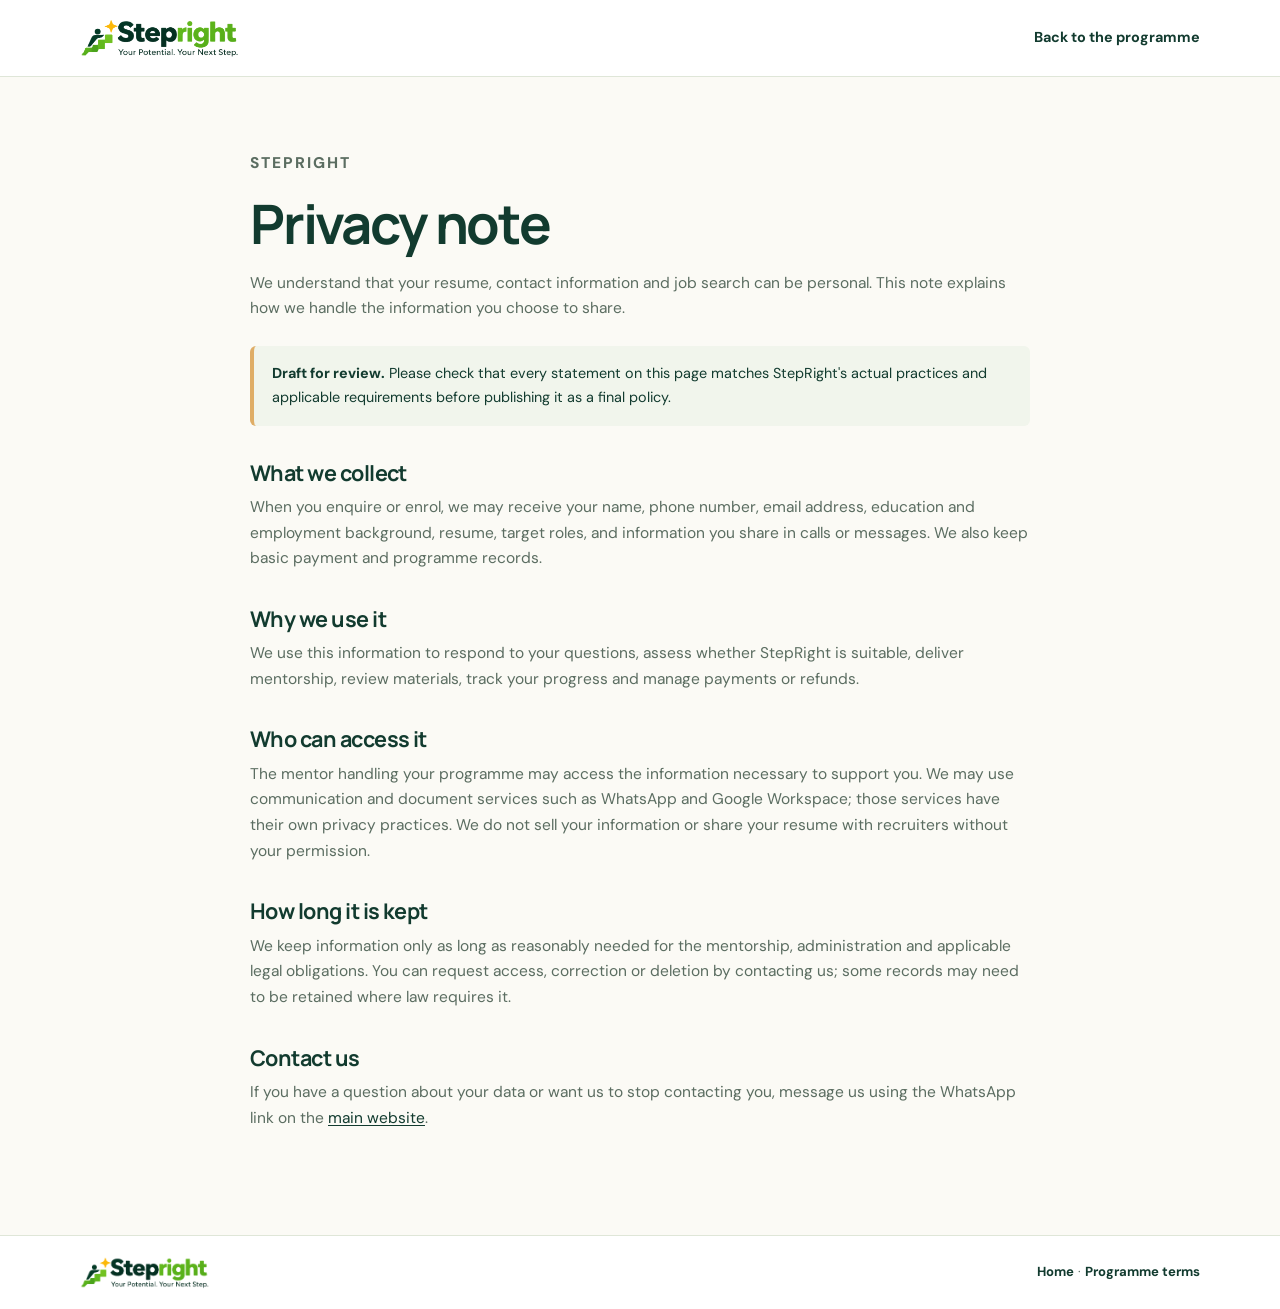
==== privacy.html @ a7f0cdbb "Add draft privacy note and programme terms for StepRight mentorship - Created privacy.html detailing" ====
<!doctype html>
<html lang="en-IN">
<head>
  <meta charset="utf-8">
  <meta name="viewport" content="width=device-width, initial-scale=1">
  <meta name="description" content="Draft privacy note about information shared for StepRight career mentorship.">
  <meta name="theme-color" content="#123b2f">
  <title>Privacy | StepRight</title>
  <link rel="preconnect" href="https://fonts.googleapis.com">
  <link rel="preconnect" href="https://fonts.gstatic.com" crossorigin>
  <link href="https://fonts.googleapis.com/css2?family=DM+Sans:wght@400;500;600;700&family=Manrope:wght@400;500;600;700;800&display=swap" rel="stylesheet">
  <link rel="stylesheet" href="style.css">
</head>
<body>
  <header class="policy-header">
    <div class="container policy-header-inner">
      <a href="index.html" aria-label="StepRight home"><img src="assets/stepright-logo-2.png" alt="StepRight — Your Potential. Your Next Step."></a>
      <a class="policy-home-link" href="index.html">Back to the programme</a>
    </div>
  </header>
  <main class="policy-content">
    <p class="section-kicker">StepRight</p>
    <h1>Privacy note</h1>
    <p>We understand that your resume, contact information and job search can be personal. This note explains how we handle the information you choose to share.</p>
    <div class="draft-notice" role="note"><strong>Draft for review.</strong> Please check that every statement on this page matches StepRight's actual practices and applicable requirements before publishing it as a final policy.</div>

    <section aria-labelledby="privacy-collect">
      <h2 id="privacy-collect">What we collect</h2>
      <p>When you enquire or enrol, we may receive your name, phone number, email address, education and employment background, resume, target roles, and information you share in calls or messages. We also keep basic payment and programme records.</p>
    </section>
    <section aria-labelledby="privacy-use">
      <h2 id="privacy-use">Why we use it</h2>
      <p>We use this information to respond to your questions, assess whether StepRight is suitable, deliver mentorship, review materials, track your progress and manage payments or refunds.</p>
    </section>
    <section aria-labelledby="privacy-access">
      <h2 id="privacy-access">Who can access it</h2>
      <p>The mentor handling your programme may access the information necessary to support you. We may use communication and document services such as WhatsApp and Google Workspace; those services have their own privacy practices. We do not sell your information or share your resume with recruiters without your permission.</p>
    </section>
    <section aria-labelledby="privacy-retention">
      <h2 id="privacy-retention">How long it is kept</h2>
      <p>We keep information only as long as reasonably needed for the mentorship, administration and applicable legal obligations. You can request access, correction or deletion by contacting us; some records may need to be retained where law requires it.</p>
    </section>
    <section aria-labelledby="privacy-contact">
      <h2 id="privacy-contact">Contact us</h2>
      <p>If you have a question about your data or want us to stop contacting you, message us using the WhatsApp link on the <a href="index.html#talk-to-us">main website</a>.</p>
    </section>
  </main>
  <footer class="policy-footer">
    <div class="container policy-footer-inner">
      <a class="policy-footer-brand" href="index.html" aria-label="StepRight home"><img src="assets/stepright-logo-2.png" alt="StepRight — Your Potential. Your Next Step."></a>
      <span><a href="index.html">Home</a> · <a href="terms.html">Programme terms</a></span>
    </div>
  </footer>
</body>
</html>
---- style.css ----
:root {
  color-scheme: light;
  --forest: #123b2f;
  --forest-deep: #0b2f25;
  --green: #2f7656;
  --sage: #eaf1e5;
  --soft-green: #f1f5ec;
  --cream: #fbfaf5;
  --white: #ffffff;
  --ink: #20352b;
  --muted: #5b6d61;
  --line: #dfe6d8;
  --gold: #dfad66;
  --shadow: 0 16px 42px rgba(18, 59, 47, 0.08);
  --content-width: 1120px;
}

* {
  box-sizing: border-box;
}

html {
  scroll-behavior: smooth;
  scroll-padding-top: 92px;
}

body {
  margin: 0;
  color: var(--ink);
  background: var(--cream);
  font-family: "DM Sans", system-ui, sans-serif;
  line-height: 1.65;
  -webkit-font-smoothing: antialiased;
  text-rendering: optimizeLegibility;
}

img {
  display: block;
  max-width: 100%;
}

a {
  color: inherit;
  text-decoration: none;
}

button {
  font: inherit;
}

h1,
h2,
h3,
p {
  margin-top: 0;
}

h1,
h2,
h3 {
  font-family: Manrope, "DM Sans", sans-serif;
  line-height: 1.18;
  letter-spacing: -0.04em;
}

.container {
  width: min(var(--content-width), calc(100% - 48px));
  margin-inline: auto;
}

.skip-link {
  position: absolute;
  z-index: 100;
  top: 8px;
  left: 8px;
  padding: 10px 14px;
  transform: translateY(-160%);
  border-radius: 6px;
  background: var(--white);
  color: var(--forest);
}

.skip-link:focus {
  transform: translateY(0);
}

.site-header {
  position: sticky;
  z-index: 50;
  top: 0;
  border-bottom: 1px solid rgba(18, 59, 47, 0.1);
  background: rgba(251, 250, 245, 0.96);
  backdrop-filter: blur(14px);
}

.header-inner {
  display: flex;
  min-height: 78px;
  align-items: center;
  justify-content: space-between;
  gap: 24px;
}

.brand {
  flex: 0 0 auto;
}

.brand img {
  width: 168px;
  height: auto;
}

.main-nav {
  display: flex;
  align-items: center;
  gap: clamp(14px, 2vw, 26px);
  color: var(--muted);
  font-size: 0.82rem;
  font-weight: 700;
}

.main-nav a,
.footer-links a,
.footer-bottom a {
  transition: color 160ms ease;
}

.main-nav a:hover,
.footer-links a:hover,
.footer-bottom a:hover {
  color: var(--green);
}

.main-nav a[href="#talk-to-us"] {
  display: none;
}

.menu-toggle {
  display: none;
}

.button {
  display: inline-flex;
  min-height: 48px;
  align-items: center;
  justify-content: center;
  padding: 12px 20px;
  border: 1px solid transparent;
  border-radius: 8px;
  font-size: 0.92rem;
  font-weight: 700;
  line-height: 1.25;
  text-align: center;
  transition: background-color 160ms ease, border-color 160ms ease, transform 160ms ease;
}

.button:hover {
  transform: translateY(-1px);
}

.button:focus-visible,
.main-nav a:focus-visible,
.footer-links a:focus-visible,
.footer-bottom a:focus-visible,
.text-link:focus-visible,
summary:focus-visible,
.menu-toggle:focus-visible {
  outline: 3px solid var(--gold);
  outline-offset: 3px;
}

.button-primary {
  background: var(--forest);
  color: var(--white);
}

.button-primary:hover {
  background: var(--forest-deep);
}

.button-outline {
  border-color: #9eb4a3;
  background: transparent;
  color: var(--forest);
}

.button-outline:hover {
  background: var(--sage);
}

.button-light {
  background: var(--cream);
  color: var(--forest);
}

.button-light:hover {
  background: var(--white);
}

.button-full {
  width: 100%;
}

.hero {
  overflow: hidden;
  padding: clamp(64px, 8vw, 104px) 0;
  border-bottom: 1px solid var(--line);
  background:
    radial-gradient(ellipse at 86% 22%, rgba(196, 216, 186, 0.6), transparent 40%),
    linear-gradient(130deg, #f8f7ed 0%, #f3f5ea 56%, #edf3e9 100%);
}

.hero-grid {
  display: grid;
  grid-template-columns: minmax(0, 1.1fr) minmax(300px, 0.8fr);
  align-items: center;
  gap: clamp(36px, 7vw, 84px);
}

.eyebrow,
.section-kicker {
  margin-bottom: 14px;
  color: var(--green);
  font-size: 0.75rem;
  font-weight: 800;
  letter-spacing: 0.13em;
  text-transform: uppercase;
}

.hero h1 {
  max-width: 700px;
  margin-bottom: 20px;
  color: var(--forest);
  font-size: clamp(2.6rem, 5.4vw, 4.7rem);
  letter-spacing: -0.065em;
}

.hero-description {
  max-width: 610px;
  margin-bottom: 28px;
  color: var(--muted);
  font-size: clamp(1.05rem, 1.8vw, 1.18rem);
}

.hero-actions {
  display: flex;
  flex-wrap: wrap;
  gap: 12px;
}

.hero-note {
  margin: 22px 0 0;
  color: var(--muted);
  font-size: 0.88rem;
}

.hero-aside {
  position: relative;
}

.hero-aside::before {
  position: absolute;
  z-index: 0;
  top: -30px;
  right: -24px;
  width: min(76%, 280px);
  aspect-ratio: 1;
  border-radius: 50%;
  background: rgba(210, 225, 199, 0.75);
  content: "";
}

.journey-card {
  position: relative;
  z-index: 1;
  padding: clamp(22px, 4vw, 32px);
  border: 1px solid var(--line);
  border-radius: 16px;
  background: var(--white);
  box-shadow: var(--shadow);
}

.journey-heading {
  display: flex;
  align-items: center;
  gap: 14px;
  padding-bottom: 20px;
  border-bottom: 1px solid var(--line);
}

.journey-mark {
  display: grid;
  width: 52px;
  height: 52px;
  flex: 0 0 auto;
  place-items: center;
  border-radius: 50%;
  background: var(--forest);
  color: var(--white);
  font-family: Manrope, sans-serif;
  font-size: 1.1rem;
  font-weight: 800;
}

.mini-label {
  margin-bottom: 4px;
  color: var(--muted);
  font-size: 0.7rem;
  font-weight: 800;
  letter-spacing: 0.1em;
  text-transform: uppercase;
}

.journey-heading h2 {
  margin: 0;
  color: var(--forest);
  font-size: 1.28rem;
}

.journey-list {
  display: grid;
  gap: 0;
  margin: 12px 0;
  padding: 0;
  list-style: none;
}

.journey-list li {
  display: flex;
  align-items: center;
  gap: 13px;
  padding: 10px 0;
  border-bottom: 1px solid #edf0e9;
  font-size: 0.88rem;
}

.journey-list li span {
  color: var(--green);
  font-size: 0.73rem;
  font-weight: 800;
}

.journey-caption {
  margin: 16px 0 0;
  color: var(--muted);
  font-size: 0.82rem;
}

.section {
  padding: clamp(64px, 8vw, 96px) 0;
}

.section-white {
  background: var(--white);
}

.section-sage {
  background: var(--soft-green);
}

.section-heading {
  max-width: 720px;
  margin-bottom: 34px;
}

.section-heading h2,
.pricing-copy h2,
.talk-card h2 {
  margin-bottom: 14px;
  color: var(--forest);
  font-size: clamp(2rem, 4vw, 3rem);
}

.section-heading > p:last-child,
.pricing-copy > p,
.talk-card > p:not(.section-kicker):not(.talk-note) {
  max-width: 660px;
  margin-bottom: 0;
  color: var(--muted);
  font-size: 1.03rem;
}

.three-card-grid {
  display: grid;
  grid-template-columns: repeat(3, minmax(0, 1fr));
  gap: 18px;
}

.simple-card,
.phase-card,
.fit-card {
  border: 1px solid var(--line);
  border-radius: 12px;
  background: var(--white);
}

.simple-card {
  min-height: 205px;
  padding: 24px;
}

.card-number {
  display: inline-grid;
  width: 34px;
  height: 34px;
  margin-bottom: 18px;
  place-items: center;
  border-radius: 50%;
  background: var(--sage);
  color: var(--forest);
  font-size: 0.72rem;
  font-weight: 800;
}

.simple-card h3,
.phase-card h3,
.fit-card h3,
.join-card h3 {
  margin-bottom: 8px;
  color: var(--forest);
  font-size: 1.1rem;
}

.simple-card p,
.phase-card > p:not(.phase-days):not(.phase-outcome),
.fit-card li,
.join-card p {
  margin-bottom: 0;
  color: var(--muted);
  font-size: 0.92rem;
}

.bridge-note {
  max-width: 720px;
  margin: 30px auto 0;
  color: var(--forest);
  font-family: Manrope, sans-serif;
  font-size: clamp(1.05rem, 2vw, 1.25rem);
  font-weight: 600;
  text-align: center;
}

.programme-grid {
  display: grid;
  grid-template-columns: repeat(2, minmax(0, 1fr));
  gap: 14px;
}

.phase-card {
  padding: 23px;
}

.phase-days {
  margin-bottom: 11px;
  color: var(--green);
  font-size: 0.75rem;
  font-weight: 800;
  letter-spacing: 0.1em;
  text-transform: uppercase;
}

.phase-card h3 {
  font-size: 1.15rem;
}

.phase-outcome {
  margin: 17px 0 0;
  padding: 12px 13px;
  border-radius: 8px;
  background: var(--soft-green);
  color: var(--forest);
  font-size: 0.86rem;
}

.phase-outcome strong {
  display: block;
  margin-bottom: 3px;
  font-size: 0.73rem;
  letter-spacing: 0.06em;
  text-transform: uppercase;
}

.section-note {
  margin: 20px 0 0;
  color: var(--muted);
  font-size: 0.93rem;
}

.section-note strong {
  color: var(--forest);
}

.receive-layout {
  display: grid;
  grid-template-columns: minmax(0, 1fr) minmax(280px, 0.8fr);
  gap: 24px;
}

.receive-list {
  display: grid;
  grid-template-columns: repeat(2, minmax(0, 1fr));
  align-content: start;
  gap: 12px;
  margin: 0;
  padding: 0;
  list-style: none;
}

.receive-list li {
  position: relative;
  min-height: 82px;
  padding: 18px 17px 18px 42px;
  border: 1px solid var(--line);
  border-radius: 10px;
  background: var(--white);
  color: var(--ink);
  font-size: 0.9rem;
}

.receive-list li::before {
  position: absolute;
  top: 18px;
  left: 17px;
  color: var(--green);
  content: "✓";
  font-weight: 800;
}

.receive-callout {
  padding: clamp(24px, 4vw, 34px);
  border-radius: 14px;
  background: var(--forest);
  color: var(--white);
}

.receive-callout .section-kicker {
  color: #b7d5bb;
}

.receive-callout h3 {
  margin-bottom: 12px;
  color: var(--white);
  font-size: clamp(1.5rem, 2.4vw, 2rem);
}

.receive-callout p:last-child {
  margin-bottom: 0;
  color: #e1ece1;
  font-size: 0.95rem;
}

.fit-grid {
  display: grid;
  grid-template-columns: repeat(2, minmax(0, 1fr));
  gap: 18px;
}

.fit-card {
  padding: clamp(22px, 4vw, 30px);
}

.fit-positive {
  background: var(--soft-green);
}

.fit-card h3 {
  margin-bottom: 18px;
  font-size: 1.2rem;
}

.fit-card ul {
  display: grid;
  gap: 12px;
  margin: 0;
  padding-left: 20px;
}

.commitment-section {
  background: #f2f5ec;
}

.commitment-intro {
  margin-bottom: 18px;
  padding: clamp(24px, 4vw, 34px);
  border-radius: 14px;
  background: var(--forest);
  color: var(--white);
}

.commitment-intro h3 {
  margin-bottom: 9px;
  color: #dbead6;
  font-size: 1.35rem;
}

.commitment-intro p {
  max-width: 800px;
  margin: 0;
  color: var(--white);
  font-size: 1.05rem;
}

.principle-grid {
  display: grid;
  grid-template-columns: repeat(3, minmax(0, 1fr));
  gap: 14px;
}

.principle-card {
  padding: 20px;
  border: 1px solid var(--line);
  border-radius: 10px;
  background: var(--white);
}

.principle-card h3 {
  margin-bottom: 8px;
  color: var(--forest);
  font-size: 1rem;
}

.principle-card p {
  margin: 0;
  color: var(--muted);
  font-size: 0.88rem;
}

.pricing-section {
  background: var(--cream);
}

.pricing-layout {
  display: grid;
  grid-template-columns: minmax(0, 1fr) minmax(300px, 0.7fr);
  align-items: center;
  gap: clamp(32px, 7vw, 84px);
}

.pricing-copy > p + p {
  margin-top: 18px;
}

.pricing-copy .pricing-note {
  padding-left: 14px;
  border-left: 3px solid var(--gold);
  font-size: 0.9rem;
}

.price-card {
  padding: clamp(24px, 4vw, 34px);
  border: 2px solid var(--forest);
  border-radius: 14px;
  background: var(--white);
  box-shadow: var(--shadow);
}

.price {
  margin: 10px 0 4px;
  color: var(--forest);
  font-family: Manrope, sans-serif;
  font-size: clamp(2.8rem, 5vw, 4rem);
  font-weight: 800;
  letter-spacing: -0.07em;
  line-height: 1.1;
}

.price span {
  display: inline-block;
  color: var(--muted);
  font-family: "DM Sans", sans-serif;
  font-size: 0.9rem;
  font-weight: 600;
  letter-spacing: 0;
}

.price-caption,
.price-footnote {
  color: var(--muted);
  font-size: 0.88rem;
}

.price-caption {
  margin-bottom: 22px;
}

.price-footnote {
  margin: 13px 0 0;
  text-align: center;
}

.join-grid {
  display: grid;
  grid-template-columns: repeat(3, minmax(0, 1fr));
  gap: 14px;
  margin: 0;
  padding: 0;
  list-style: none;
}

.join-card {
  display: flex;
  align-items: flex-start;
  gap: 14px;
  padding: 22px;
  border: 1px solid var(--line);
  border-radius: 11px;
  background: var(--cream);
}

.join-number {
  display: grid;
  width: 34px;
  height: 34px;
  flex: 0 0 auto;
  place-items: center;
  border-radius: 50%;
  background: var(--forest);
  color: var(--white);
  font-weight: 800;
}

.join-card h3 {
  margin: 3px 0 7px;
  font-size: 1rem;
}

.faq-section {
  background: var(--soft-green);
}

.faq-layout {
  display: grid;
  grid-template-columns: minmax(250px, 0.72fr) minmax(0, 1.28fr);
  gap: clamp(32px, 7vw, 84px);
  align-items: start;
}

.faq-layout .section-heading {
  margin-bottom: 0;
}

.text-link {
  display: inline-flex;
  gap: 8px;
  margin-top: 22px;
  color: var(--forest);
  font-weight: 800;
}

.faq-list {
  border-top: 1px solid #cbd9c7;
}

.faq-list details {
  border-bottom: 1px solid #cbd9c7;
}

.faq-list summary {
  position: relative;
  padding: 18px 34px 18px 0;
  color: var(--forest);
  cursor: pointer;
  font-family: Manrope, sans-serif;
  font-size: 1rem;
  font-weight: 700;
  list-style: none;
}

.faq-list summary::-webkit-details-marker {
  display: none;
}

.faq-list summary::after {
  position: absolute;
  top: 17px;
  right: 4px;
  color: var(--green);
  content: "+";
  font-family: "DM Sans", sans-serif;
  font-size: 1.35rem;
  line-height: 1;
}

.faq-list details[open] summary::after {
  content: "−";
}

.faq-list details p {
  max-width: 660px;
  margin: -2px 32px 18px 0;
  color: var(--muted);
  font-size: 0.92rem;
}

.talk-section {
  padding: clamp(56px, 7vw, 78px) 0;
  background: var(--cream);
}

.talk-card {
  padding: clamp(32px, 7vw, 68px);
  border-radius: 16px;
  background:
    radial-gradient(ellipse at 100% 0, rgba(97, 139, 102, 0.3), transparent 38%),
    var(--forest);
  color: var(--white);
  text-align: center;
}

.talk-card .section-kicker {
  color: #c3d9bb;
}

.talk-card h2 {
  max-width: 720px;
  margin-inline: auto;
  color: var(--white);
}

.talk-card > p:not(.section-kicker):not(.talk-note) {
  max-width: 680px;
  margin: 0 auto 24px;
  color: #e1ece1;
}

.talk-note {
  margin: 13px 0 0;
  color: #d6e5d4;
  font-size: 0.82rem;
}

.site-footer {
  padding: 44px 0 18px;
  border-top: 1px solid var(--line);
  background: var(--white);
}

.footer-grid {
  display: grid;
  grid-template-columns: minmax(0, 1fr) minmax(200px, 0.55fr);
  gap: 36px;
  padding-bottom: 30px;
}

.footer-brand img {
  width: 170px;
  height: auto;
  margin-bottom: 14px;
}

.footer-brand p {
  max-width: 440px;
  margin: 0;
  color: var(--muted);
  font-size: 0.88rem;
}

.footer-links {
  display: grid;
  grid-template-columns: repeat(2, minmax(0, 1fr));
  gap: 9px 16px;
  align-content: start;
  color: var(--muted);
  font-size: 0.85rem;
  font-weight: 600;
}

.footer-bottom {
  display: flex;
  justify-content: space-between;
  gap: 18px;
  padding-top: 15px;
  border-top: 1px solid var(--line);
  color: var(--muted);
  font-size: 0.78rem;
}

.policy-header {
  border-bottom: 1px solid var(--line);
  background: var(--white);
}

.policy-header-inner {
  display: flex;
  min-height: 76px;
  align-items: center;
  justify-content: space-between;
  gap: 18px;
}

.policy-header img {
  width: 160px;
}

.policy-home-link {
  color: var(--forest);
  font-size: 0.9rem;
  font-weight: 700;
}

.policy-content {
  width: min(780px, calc(100% - 48px));
  margin-inline: auto;
  padding: clamp(40px, 7vw, 74px) 0 88px;
}

.policy-content h1 {
  margin-bottom: 16px;
  color: var(--forest);
  font-size: clamp(2.4rem, 6vw, 3.4rem);
}

.policy-content h2 {
  margin: 34px 0 10px;
  color: var(--forest);
  font-size: 1.35rem;
  letter-spacing: -0.025em;
}

.policy-content p,
.policy-content li {
  color: var(--muted);
  font-size: 0.97rem;
}

.policy-content a {
  color: var(--forest);
  text-decoration: underline;
  text-underline-offset: 2px;
}

.draft-notice {
  margin: 24px 0 34px;
  padding: 16px 18px;
  border-left: 4px solid var(--gold);
  border-radius: 6px;
  background: var(--soft-green);
  color: var(--forest);
  font-size: 0.9rem;
}

.policy-footer {
  padding: 20px 0;
  border-top: 1px solid var(--line);
  background: var(--white);
  color: var(--muted);
  font-size: 0.82rem;
}

.policy-footer-inner {
  display: flex;
  flex-wrap: wrap;
  align-items: center;
  justify-content: space-between;
  gap: 14px;
}

.policy-footer-brand img {
  width: 130px;
  height: auto;
}

.policy-footer a {
  color: var(--forest);
  font-weight: 700;
}

@media (max-width: 980px) {
  .header-inner {
    gap: 16px;
  }

  .main-nav {
    gap: 13px;
    font-size: 0.76rem;
  }

  .header-cta {
    padding-inline: 14px;
  }

  .hero-grid {
    gap: 38px;
  }
}

@media (max-width: 820px) {
  html {
    scroll-padding-top: 78px;
  }

  .header-inner {
    min-height: 70px;
    flex-wrap: wrap;
  }

  .brand img {
    width: 148px;
  }

  .menu-toggle {
    display: inline-flex;
    min-height: 40px;
    align-items: center;
    gap: 9px;
    margin-left: auto;
    padding: 8px 11px;
    border: 1px solid var(--line);
    border-radius: 7px;
    background: var(--white);
    color: var(--forest);
    cursor: pointer;
    font-size: 0.85rem;
    font-weight: 700;
  }

  .menu-toggle-icon,
  .menu-toggle-icon::before,
  .menu-toggle-icon::after {
    display: block;
    width: 15px;
    height: 2px;
    border-radius: 2px;
    background: currentColor;
  }

  .menu-toggle-icon {
    position: relative;
  }

  .menu-toggle-icon::before,
  .menu-toggle-icon::after {
    position: absolute;
    left: 0;
    content: "";
  }

  .menu-toggle-icon::before {
    top: -5px;
  }

  .menu-toggle-icon::after {
    top: 5px;
  }

  .main-nav {
    display: none;
    order: 4;
    width: 100%;
    flex-direction: column;
    align-items: stretch;
    gap: 0;
    padding: 4px 0 14px;
  }

  .main-nav.is-open {
    display: flex;
  }

  .main-nav a {
    padding: 10px 2px;
    border-top: 1px solid var(--line);
    font-size: 0.9rem;
  }

  .main-nav a[href="#talk-to-us"] {
    display: block;
  }

  .header-cta {
    min-height: 40px;
    padding: 8px 12px;
    font-size: 0.82rem;
  }

  .hero-grid,
  .pricing-layout,
  .receive-layout,
  .faq-layout {
    grid-template-columns: 1fr;
  }

  .hero-grid {
    gap: 40px;
  }

  .hero-aside {
    max-width: 560px;
  }

  .pricing-layout {
    align-items: start;
  }

  .price-card {
    max-width: 560px;
  }

  .faq-layout {
    gap: 28px;
  }

  .faq-layout .section-heading {
    max-width: 680px;
  }
}

@media (max-width: 620px) {
  .container {
    width: min(var(--content-width), calc(100% - 36px));
  }

  .hero {
    padding: 58px 0 64px;
  }

  .hero h1 {
    font-size: clamp(2.45rem, 12vw, 3.55rem);
  }

  .header-cta {
    display: none;
  }

  .hero-aside::before {
    right: 0;
  }

  .hero-actions {
    align-items: stretch;
    flex-direction: column;
  }

  .hero-actions .button {
    width: 100%;
  }

  .three-card-grid,
  .programme-grid,
  .receive-list,
  .fit-grid,
  .principle-grid,
  .join-grid {
    grid-template-columns: 1fr;
  }

  .simple-card {
    min-height: auto;
  }

  .section-heading {
    margin-bottom: 26px;
  }

  .footer-grid {
    grid-template-columns: 1fr;
    gap: 24px;
  }

  .footer-links {
    max-width: 420px;
  }

  .footer-bottom {
    flex-direction: column;
    gap: 6px;
  }

  .policy-header-inner {
    min-height: 68px;
  }

  .policy-header img {
    width: 138px;
  }

  .policy-home-link {
    font-size: 0.8rem;
  }

  .policy-content {
    width: calc(100% - 36px);
  }
}

@media (prefers-reduced-motion: reduce) {
  *,
  *::before,
  *::after {
    scroll-behavior: auto !important;
    transition-duration: 0.01ms !important;
  }
}
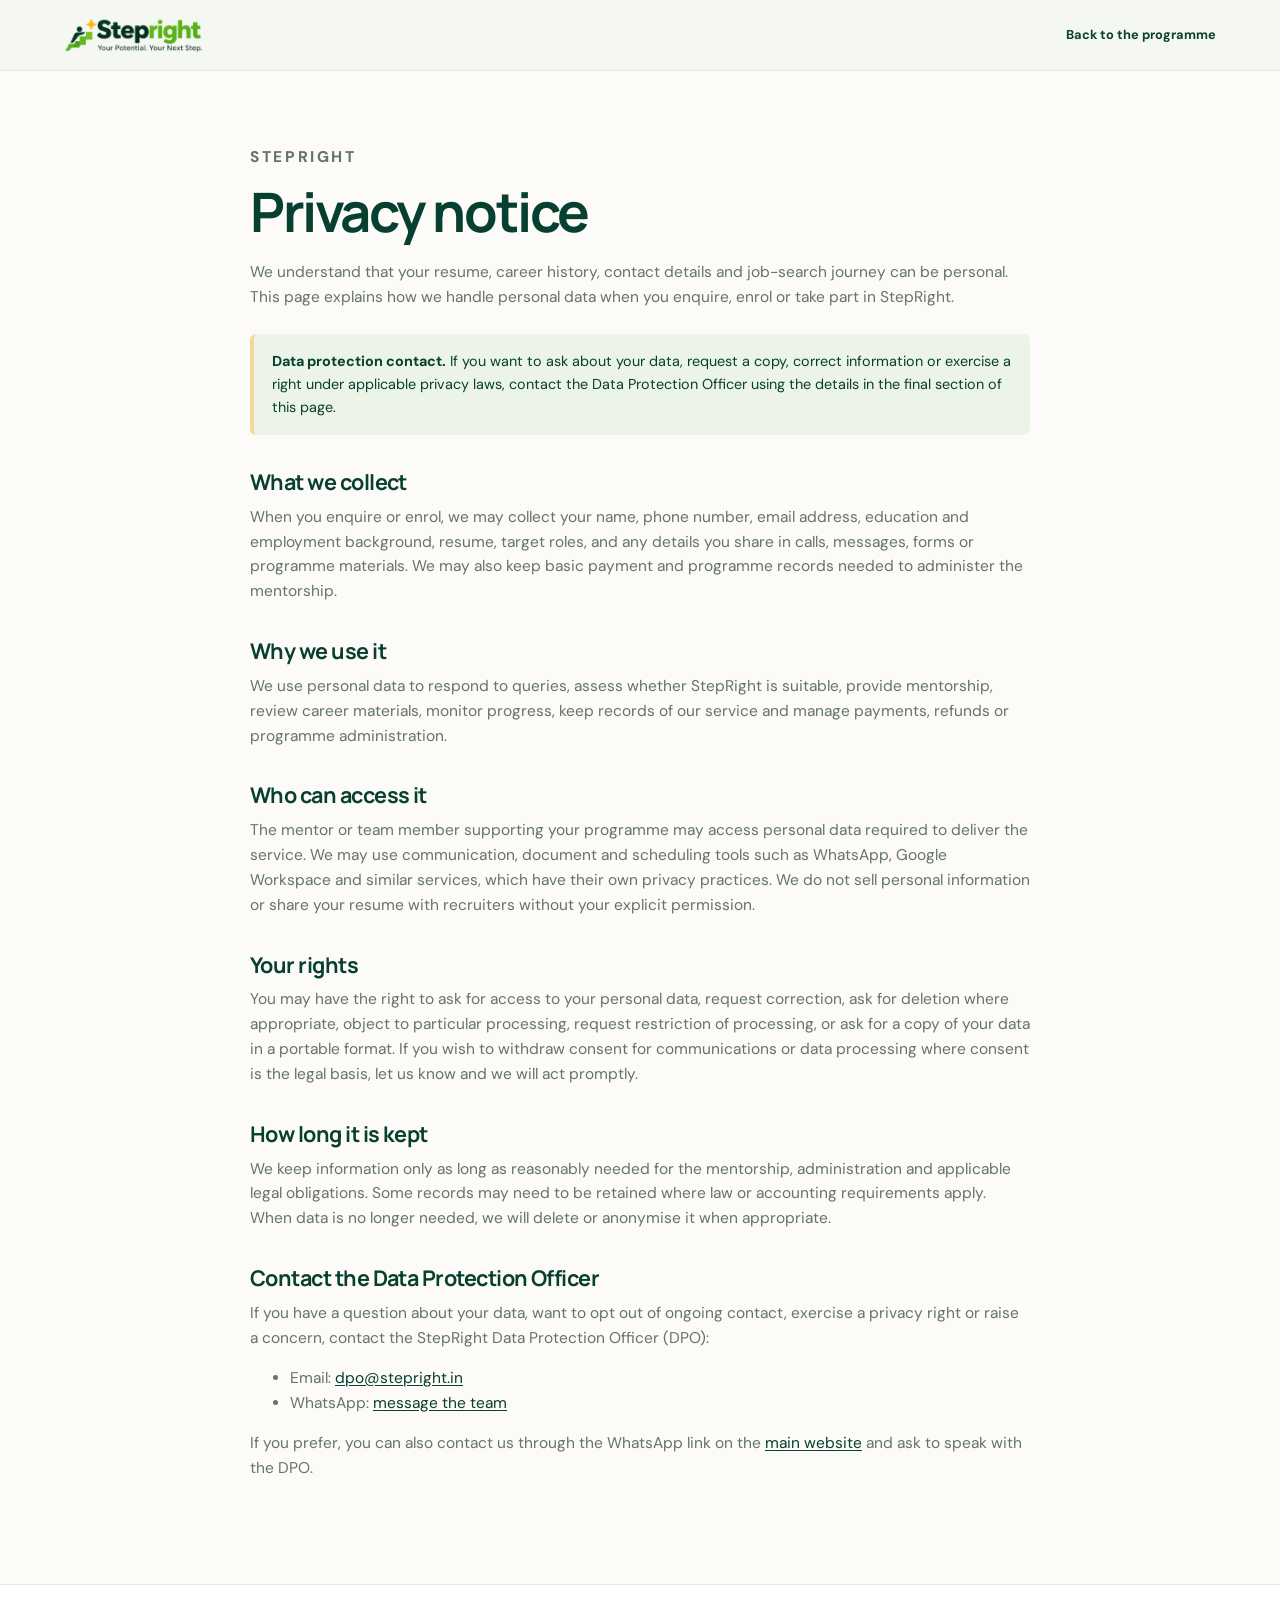
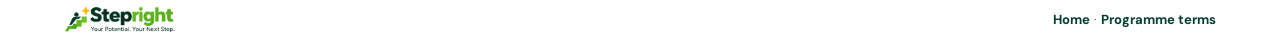
==== commit beb19064: "" ====
--- a/privacy.html
+++ b/privacy.html
@@ -3,9 +3,9 @@
 <head>
   <meta charset="utf-8">
   <meta name="viewport" content="width=device-width, initial-scale=1">
-  <meta name="description" content="Draft privacy note about information shared for StepRight career mentorship.">
+  <meta name="description" content="Privacy notice for StepRight career mentorship, including how we handle personal data and how to contact the Data Protection Officer.">
   <meta name="theme-color" content="#123b2f">
-  <title>Privacy | StepRight</title>
+  <title>Privacy notice | StepRight</title>
   <link rel="preconnect" href="https://fonts.googleapis.com">
   <link rel="preconnect" href="https://fonts.gstatic.com" crossorigin>
   <link href="https://fonts.googleapis.com/css2?family=DM+Sans:wght@400;500;600;700&family=Manrope:wght@400;500;600;700;800&display=swap" rel="stylesheet">
@@ -20,29 +20,38 @@
   </header>
   <main class="policy-content">
     <p class="section-kicker">StepRight</p>
-    <h1>Privacy note</h1>
-    <p>We understand that your resume, contact information and job search can be personal. This note explains how we handle the information you choose to share.</p>
-    <div class="draft-notice" role="note"><strong>Draft for review.</strong> Please check that every statement on this page matches StepRight's actual practices and applicable requirements before publishing it as a final policy.</div>
+    <h1>Privacy notice</h1>
+    <p>We understand that your resume, career history, contact details and job-search journey can be personal. This page explains how we handle personal data when you enquire, enrol or take part in StepRight.</p>
+    <div class="draft-notice" role="note"><strong>Data protection contact.</strong> If you want to ask about your data, request a copy, correct information or exercise a right under applicable privacy laws, contact the Data Protection Officer using the details in the final section of this page.</div>
 
     <section aria-labelledby="privacy-collect">
       <h2 id="privacy-collect">What we collect</h2>
-      <p>When you enquire or enrol, we may receive your name, phone number, email address, education and employment background, resume, target roles, and information you share in calls or messages. We also keep basic payment and programme records.</p>
+      <p>When you enquire or enrol, we may collect your name, phone number, email address, education and employment background, resume, target roles, and any details you share in calls, messages, forms or programme materials. We may also keep basic payment and programme records needed to administer the mentorship.</p>
     </section>
     <section aria-labelledby="privacy-use">
       <h2 id="privacy-use">Why we use it</h2>
-      <p>We use this information to respond to your questions, assess whether StepRight is suitable, deliver mentorship, review materials, track your progress and manage payments or refunds.</p>
+      <p>We use personal data to respond to queries, assess whether StepRight is suitable, provide mentorship, review career materials, monitor progress, keep records of our service and manage payments, refunds or programme administration.</p>
     </section>
     <section aria-labelledby="privacy-access">
       <h2 id="privacy-access">Who can access it</h2>
-      <p>The mentor handling your programme may access the information necessary to support you. We may use communication and document services such as WhatsApp and Google Workspace; those services have their own privacy practices. We do not sell your information or share your resume with recruiters without your permission.</p>
+      <p>The mentor or team member supporting your programme may access personal data required to deliver the service. We may use communication, document and scheduling tools such as WhatsApp, Google Workspace and similar services, which have their own privacy practices. We do not sell personal information or share your resume with recruiters without your explicit permission.</p>
+    </section>
+    <section aria-labelledby="privacy-rights">
+      <h2 id="privacy-rights">Your rights</h2>
+      <p>You may have the right to ask for access to your personal data, request correction, ask for deletion where appropriate, object to particular processing, request restriction of processing, or ask for a copy of your data in a portable format. If you wish to withdraw consent for communications or data processing where consent is the legal basis, let us know and we will act promptly.</p>
     </section>
     <section aria-labelledby="privacy-retention">
       <h2 id="privacy-retention">How long it is kept</h2>
-      <p>We keep information only as long as reasonably needed for the mentorship, administration and applicable legal obligations. You can request access, correction or deletion by contacting us; some records may need to be retained where law requires it.</p>
+      <p>We keep information only as long as reasonably needed for the mentorship, administration and applicable legal obligations. Some records may need to be retained where law or accounting requirements apply. When data is no longer needed, we will delete or anonymise it when appropriate.</p>
     </section>
     <section aria-labelledby="privacy-contact">
-      <h2 id="privacy-contact">Contact us</h2>
-      <p>If you have a question about your data or want us to stop contacting you, message us using the WhatsApp link on the <a href="index.html#talk-to-us">main website</a>.</p>
+      <h2 id="privacy-contact">Contact the Data Protection Officer</h2>
+      <p>If you have a question about your data, want to opt out of ongoing contact, exercise a privacy right or raise a concern, contact the StepRight Data Protection Officer (DPO):</p>
+      <ul>
+        <li>Email: <a href="mailto:dpo@stepright.in">dpo@stepright.in</a></li>
+        <li>WhatsApp: <a href="https://wa.me/919483835482?text=Hello%2C%20I%27d%20like%20to%20contact%20the%20StepRight%20Data%20Protection%20Officer." target="_blank" rel="noopener noreferrer">message the team</a></li>
+      </ul>
+      <p>If you prefer, you can also contact us through the WhatsApp link on the <a href="index.html#talk-to-us">main website</a> and ask to speak with the DPO.</p>
     </section>
   </main>
   <footer class="policy-footer">
--- a/style.css
+++ b/style.css
@@ -1,18 +1,18 @@
 :root {
   color-scheme: light;
-  --forest: #123b2f;
-  --forest-deep: #0b2f25;
-  --green: #2f7656;
-  --sage: #eaf1e5;
-  --soft-green: #f1f5ec;
-  --cream: #fbfaf5;
-  --white: #ffffff;
-  --ink: #20352b;
-  --muted: #5b6d61;
-  --line: #dfe6d8;
-  --gold: #dfad66;
-  --shadow: 0 16px 42px rgba(18, 59, 47, 0.08);
-  --content-width: 1120px;
+  --forest: #073f30;
+  --forest-deep: #052d23;
+  --green: #23833a;
+  --green-soft: #dff0d9;
+  --sage: #ebf4e7;
+  --pale: #f5f8f2;
+  --cream: #fcfbf7;
+  --white: #fff;
+  --ink: #17362c;
+  --muted: #64746a;
+  --line: #e2eae0;
+  --gold: #f2d89d;
+  --content-width: 1152px;
 }
 
 * {
@@ -21,7 +21,7 @@
 
 html {
   scroll-behavior: smooth;
-  scroll-padding-top: 92px;
+  scroll-padding-top: 82px;
 }
 
 body {
@@ -29,7 +29,8 @@
   color: var(--ink);
   background: var(--cream);
   font-family: "DM Sans", system-ui, sans-serif;
-  line-height: 1.65;
+  font-size: 15px;
+  line-height: 1.6;
   -webkit-font-smoothing: antialiased;
   text-rendering: optimizeLegibility;
 }
@@ -59,8 +60,8 @@
 h2,
 h3 {
   font-family: Manrope, "DM Sans", sans-serif;
-  line-height: 1.18;
-  letter-spacing: -0.04em;
+  line-height: 1.2;
+  letter-spacing: -0.045em;
 }
 
 .container {
@@ -88,14 +89,14 @@
   position: sticky;
   z-index: 50;
   top: 0;
-  border-bottom: 1px solid rgba(18, 59, 47, 0.1);
-  background: rgba(251, 250, 245, 0.96);
+  border-bottom: 1px solid rgba(7, 63, 48, 0.07);
+  background: rgba(245, 248, 242, 0.96);
   backdrop-filter: blur(14px);
 }
 
 .header-inner {
   display: flex;
-  min-height: 78px;
+  min-height: 70px;
   align-items: center;
   justify-content: space-between;
   gap: 24px;
@@ -106,7 +107,7 @@
 }
 
 .brand img {
-  width: 168px;
+  width: 140px;
   height: auto;
 }
 
@@ -114,25 +115,19 @@
   display: flex;
   align-items: center;
   gap: clamp(14px, 2vw, 26px);
-  color: var(--muted);
-  font-size: 0.82rem;
+  color: #475b4d;
+  font-size: 0.78rem;
   font-weight: 700;
 }
 
 .main-nav a,
-.footer-links a,
-.footer-bottom a {
+.footer-links a {
   transition: color 160ms ease;
 }
 
 .main-nav a:hover,
-.footer-links a:hover,
-.footer-bottom a:hover {
+.footer-links a:hover {
   color: var(--green);
-}
-
-.main-nav a[href="#talk-to-us"] {
-  display: none;
 }
 
 .menu-toggle {
@@ -141,13 +136,14 @@
 
 .button {
   display: inline-flex;
-  min-height: 48px;
+  min-height: 43px;
   align-items: center;
   justify-content: center;
-  padding: 12px 20px;
+  gap: 8px;
+  padding: 10px 18px;
   border: 1px solid transparent;
   border-radius: 8px;
-  font-size: 0.92rem;
+  font-size: 0.84rem;
   font-weight: 700;
   line-height: 1.25;
   text-align: center;
@@ -161,40 +157,30 @@
 .button:focus-visible,
 .main-nav a:focus-visible,
 .footer-links a:focus-visible,
-.footer-bottom a:focus-visible,
-.text-link:focus-visible,
+.summary:focus-visible,
 summary:focus-visible,
-.menu-toggle:focus-visible {
+.menu-toggle:focus-visible,
+.skip-link:focus-visible {
   outline: 3px solid var(--gold);
   outline-offset: 3px;
 }
 
 .button-primary {
-  background: var(--forest);
+  background: linear-gradient(110deg, var(--forest) 0%, #267b23 100%);
   color: var(--white);
 }
 
 .button-primary:hover {
-  background: var(--forest-deep);
-}
-
-.button-outline {
-  border-color: #9eb4a3;
-  background: transparent;
+  background: linear-gradient(110deg, var(--forest-deep) 0%, #1c681e 100%);
+}
+
+.button-light {
+  background: var(--white);
   color: var(--forest);
 }
 
-.button-outline:hover {
-  background: var(--sage);
-}
-
-.button-light {
-  background: var(--cream);
-  color: var(--forest);
-}
-
 .button-light:hover {
-  background: var(--white);
+  background: #edf5e9;
 }
 
 .button-full {
@@ -202,60 +188,57 @@
 }
 
 .hero {
+  position: relative;
   overflow: hidden;
-  padding: clamp(64px, 8vw, 104px) 0;
+  padding: clamp(64px, 8vw, 100px) 0;
   border-bottom: 1px solid var(--line);
   background:
-    radial-gradient(ellipse at 86% 22%, rgba(196, 216, 186, 0.6), transparent 40%),
-    linear-gradient(130deg, #f8f7ed 0%, #f3f5ea 56%, #edf3e9 100%);
+    radial-gradient(ellipse at 85% 22%, rgba(196, 224, 181, 0.72), transparent 34%),
+    linear-gradient(120deg, #f8f9f2 0%, #f5f8f0 54%, #f1f6ed 100%);
 }
 
 .hero-grid {
   display: grid;
-  grid-template-columns: minmax(0, 1.1fr) minmax(300px, 0.8fr);
+  grid-template-columns: minmax(0, 1.12fr) minmax(300px, 0.88fr);
   align-items: center;
-  gap: clamp(36px, 7vw, 84px);
-}
-
-.eyebrow,
-.section-kicker {
-  margin-bottom: 14px;
-  color: var(--green);
-  font-size: 0.75rem;
-  font-weight: 800;
-  letter-spacing: 0.13em;
-  text-transform: uppercase;
+  gap: clamp(48px, 8vw, 100px);
+}
+
+.eyebrow {
+  display: inline-flex;
+  margin-bottom: 17px;
+  padding: 8px 13px;
+  border: 1px solid #d6e8d0;
+  border-radius: 999px;
+  background: #e6f1e2;
+  color: #2b6036;
+  font-size: 0.72rem;
+  font-weight: 700;
 }
 
 .hero h1 {
-  max-width: 700px;
-  margin-bottom: 20px;
+  max-width: 660px;
+  margin-bottom: 16px;
   color: var(--forest);
-  font-size: clamp(2.6rem, 5.4vw, 4.7rem);
-  letter-spacing: -0.065em;
+  font-size: clamp(2.7rem, 5.2vw, 4.65rem);
+  letter-spacing: -0.07em;
+}
+
+.hero h1 span {
+  color: #39922c;
 }
 
 .hero-description {
-  max-width: 610px;
-  margin-bottom: 28px;
+  max-width: 590px;
+  margin-bottom: 23px;
   color: var(--muted);
-  font-size: clamp(1.05rem, 1.8vw, 1.18rem);
-}
-
-.hero-actions {
-  display: flex;
-  flex-wrap: wrap;
-  gap: 12px;
-}
-
-.hero-note {
-  margin: 22px 0 0;
-  color: var(--muted);
-  font-size: 0.88rem;
+  font-size: 0.96rem;
+  line-height: 1.7;
 }
 
 .hero-aside {
   position: relative;
+  padding: 10px 6px 26px;
 }
 
 .hero-aside::before {
@@ -263,227 +246,298 @@
   z-index: 0;
   top: -30px;
   right: -24px;
-  width: min(76%, 280px);
+  width: 80%;
   aspect-ratio: 1;
   border-radius: 50%;
-  background: rgba(210, 225, 199, 0.75);
+  background: rgba(191, 224, 174, 0.48);
+  filter: blur(12px);
   content: "";
 }
 
-.journey-card {
+.career-card {
   position: relative;
   z-index: 1;
-  padding: clamp(22px, 4vw, 32px);
-  border: 1px solid var(--line);
-  border-radius: 16px;
+  padding: 23px;
+  border: 1px solid #e8eee6;
+  border-radius: 17px;
   background: var(--white);
-  box-shadow: var(--shadow);
-}
-
-.journey-heading {
+  box-shadow: 0 17px 42px rgba(34, 79, 45, 0.09);
+}
+
+.career-card-header {
   display: flex;
   align-items: center;
-  gap: 14px;
-  padding-bottom: 20px;
-  border-bottom: 1px solid var(--line);
-}
-
-.journey-mark {
+  justify-content: space-between;
+  gap: 12px;
+  padding-bottom: 15px;
+  border-bottom: 1px solid #edf1ea;
+}
+
+.career-card-header h2 {
+  margin: 0;
+  color: var(--forest);
+  font-size: 0.95rem;
+  letter-spacing: -0.025em;
+}
+
+.step-badge {
+  padding: 5px 8px;
+  border-radius: 6px;
+  background: #edf5e9;
+  color: #58805b;
+  font-size: 0.55rem;
+  font-weight: 800;
+  letter-spacing: 0.045em;
+}
+
+.career-list {
   display: grid;
-  width: 52px;
-  height: 52px;
+  margin: 0;
+  padding: 2px 0;
+  list-style: none;
+}
+
+.career-list li {
+  display: flex;
+  align-items: flex-start;
+  gap: 11px;
+  padding: 12px 0;
+  border-bottom: 1px solid #edf1ea;
+}
+
+.career-icon {
+  display: grid;
+  width: 23px;
+  height: 23px;
   flex: 0 0 auto;
   place-items: center;
-  border-radius: 50%;
-  background: var(--forest);
-  color: var(--white);
-  font-family: Manrope, sans-serif;
-  font-size: 1.1rem;
+  border-radius: 7px;
+  background: #e7f2e4;
+  color: #438647;
+  font-size: 0.68rem;
   font-weight: 800;
 }
 
-.mini-label {
-  margin-bottom: 4px;
-  color: var(--muted);
-  font-size: 0.7rem;
+.career-list strong,
+.career-list small {
+  display: block;
+}
+
+.career-list strong {
+  margin: 0 0 2px;
+  color: #244934;
+  font-size: 0.78rem;
+}
+
+.career-list small {
+  color: #758279;
+  font-size: 0.68rem;
+  line-height: 1.45;
+}
+
+.career-card-note {
+  margin: 11px 0 0;
+  padding: 10px 11px;
+  border-radius: 7px;
+  background: #f1f6ed;
+  color: #617665;
+  font-size: 0.65rem;
+}
+
+.progress-note {
+  position: absolute;
+  z-index: 2;
+  right: -15px;
+  bottom: 1px;
+  padding: 9px 13px;
+  transform: rotate(-2deg);
+  border: 1px solid #f0dfb6;
+  border-radius: 9px;
+  background: var(--gold);
+  box-shadow: 0 6px 14px rgba(77, 68, 45, 0.1);
+  color: #57492c;
+  font-size: 0.62rem;
+  font-weight: 700;
+}
+
+.progress-note span {
+  margin-left: 4px;
+  color: #fff8df;
+}
+
+.section {
+  padding: clamp(62px, 8vw, 94px) 0;
+}
+
+.familiar-section,
+.fit-section,
+.pricing-section {
+  background: var(--sage);
+}
+
+.programme-section,
+.commitment-section {
+  background: #f7faf5;
+}
+
+.receive-section,
+.faq-section {
+  background: var(--cream);
+}
+
+.section-heading {
+  max-width: 730px;
+  margin-bottom: 30px;
+}
+
+.section-kicker {
+  margin-bottom: 9px;
+  color: #456b4b;
+  font-size: 0.61rem;
   font-weight: 800;
-  letter-spacing: 0.1em;
+  letter-spacing: 0.17em;
   text-transform: uppercase;
-}
-
-.journey-heading h2 {
-  margin: 0;
-  color: var(--forest);
-  font-size: 1.28rem;
-}
-
-.journey-list {
-  display: grid;
-  gap: 0;
-  margin: 12px 0;
-  padding: 0;
-  list-style: none;
-}
-
-.journey-list li {
-  display: flex;
-  align-items: center;
-  gap: 13px;
-  padding: 10px 0;
-  border-bottom: 1px solid #edf0e9;
-  font-size: 0.88rem;
-}
-
-.journey-list li span {
-  color: var(--green);
-  font-size: 0.73rem;
-  font-weight: 800;
-}
-
-.journey-caption {
-  margin: 16px 0 0;
-  color: var(--muted);
-  font-size: 0.82rem;
-}
-
-.section {
-  padding: clamp(64px, 8vw, 96px) 0;
-}
-
-.section-white {
-  background: var(--white);
-}
-
-.section-sage {
-  background: var(--soft-green);
-}
-
-.section-heading {
-  max-width: 720px;
-  margin-bottom: 34px;
 }
 
 .section-heading h2,
 .pricing-copy h2,
 .talk-card h2 {
-  margin-bottom: 14px;
+  margin-bottom: 10px;
   color: var(--forest);
-  font-size: clamp(2rem, 4vw, 3rem);
+  font-size: clamp(1.75rem, 3.2vw, 2.45rem);
+  letter-spacing: -0.055em;
 }
 
 .section-heading > p:last-child,
-.pricing-copy > p,
-.talk-card > p:not(.section-kicker):not(.talk-note) {
-  max-width: 660px;
+.pricing-copy > p:last-child {
+  max-width: 670px;
   margin-bottom: 0;
   color: var(--muted);
-  font-size: 1.03rem;
+  font-size: 0.82rem;
+  line-height: 1.65;
 }
 
 .three-card-grid {
   display: grid;
   grid-template-columns: repeat(3, minmax(0, 1fr));
-  gap: 18px;
-}
-
-.simple-card,
-.phase-card,
-.fit-card {
-  border: 1px solid var(--line);
+  gap: 17px;
+}
+
+.simple-card {
+  min-height: 160px;
+  padding: 19px;
+  border: 1px solid #e8eee5;
   border-radius: 12px;
   background: var(--white);
 }
 
-.simple-card {
-  min-height: 205px;
-  padding: 24px;
-}
-
-.card-number {
-  display: inline-grid;
-  width: 34px;
-  height: 34px;
-  margin-bottom: 18px;
+.card-icon {
+  display: grid;
+  width: 31px;
+  height: 31px;
+  margin-bottom: 12px;
   place-items: center;
-  border-radius: 50%;
-  background: var(--sage);
-  color: var(--forest);
-  font-size: 0.72rem;
-  font-weight: 800;
+  border-radius: 8px;
+  background: #eaf3e7;
+  color: #4a8354;
+  font-size: 0.83rem;
+  font-weight: 700;
 }
 
 .simple-card h3,
-.phase-card h3,
+.phase-description h3,
 .fit-card h3,
+.principle-card h3,
 .join-card h3 {
-  margin-bottom: 8px;
-  color: var(--forest);
-  font-size: 1.1rem;
+  margin-bottom: 5px;
+  color: #153f30;
+  font-size: 0.86rem;
+  letter-spacing: -0.025em;
 }
 
 .simple-card p,
-.phase-card > p:not(.phase-days):not(.phase-outcome),
+.phase-description p,
 .fit-card li,
+.principle-card p,
 .join-card p {
   margin-bottom: 0;
   color: var(--muted);
-  font-size: 0.92rem;
+  font-size: 0.72rem;
+  line-height: 1.55;
 }
 
 .bridge-note {
-  max-width: 720px;
-  margin: 30px auto 0;
-  color: var(--forest);
-  font-family: Manrope, sans-serif;
-  font-size: clamp(1.05rem, 2vw, 1.25rem);
-  font-weight: 600;
+  max-width: 700px;
+  margin: 21px auto 0;
+  color: #56715c;
+  font-size: 0.72rem;
   text-align: center;
 }
 
-.programme-grid {
+.timeline {
+  overflow: hidden;
+  margin: 0;
+  padding: 0;
+  border: 1px solid #e6ece3;
+  border-radius: 14px;
+  background: var(--white);
+  list-style: none;
+}
+
+.timeline-row {
   display: grid;
-  grid-template-columns: repeat(2, minmax(0, 1fr));
-  gap: 14px;
-}
-
-.phase-card {
-  padding: 23px;
+  grid-template-columns: 105px minmax(0, 1fr) minmax(210px, 0.8fr);
+  align-items: center;
+  gap: 20px;
+  padding: 15px 20px;
+}
+
+.timeline-row + .timeline-row {
+  border-top: 1px solid #edf1ea;
 }
 
 .phase-days {
-  margin-bottom: 11px;
-  color: var(--green);
-  font-size: 0.75rem;
+  align-self: start;
+  padding-top: 4px;
+  color: #4f7754;
+  font-size: 0.62rem;
   font-weight: 800;
-  letter-spacing: 0.1em;
+  letter-spacing: 0.045em;
   text-transform: uppercase;
 }
 
-.phase-card h3 {
-  font-size: 1.15rem;
+.phase-description h3 {
+  margin-bottom: 4px;
+  font-size: 0.78rem;
+}
+
+.phase-description p {
+  font-size: 0.66rem;
 }
 
 .phase-outcome {
-  margin: 17px 0 0;
-  padding: 12px 13px;
+  margin: 0;
+  padding: 10px 12px;
   border-radius: 8px;
-  background: var(--soft-green);
-  color: var(--forest);
-  font-size: 0.86rem;
+  background: #edf5e9;
+  color: #45634b;
+  font-size: 0.65rem;
+  line-height: 1.45;
 }
 
 .phase-outcome strong {
   display: block;
   margin-bottom: 3px;
-  font-size: 0.73rem;
-  letter-spacing: 0.06em;
+  color: #47704c;
+  font-size: 0.55rem;
+  letter-spacing: 0.08em;
   text-transform: uppercase;
 }
 
 .section-note {
-  margin: 20px 0 0;
-  color: var(--muted);
-  font-size: 0.93rem;
+  margin: 14px 0 0;
+  color: #53685a;
+  font-size: 0.66rem;
 }
 
 .section-note strong {
@@ -492,15 +546,16 @@
 
 .receive-layout {
   display: grid;
-  grid-template-columns: minmax(0, 1fr) minmax(280px, 0.8fr);
-  gap: 24px;
+  grid-template-columns: minmax(0, 1fr) minmax(290px, 0.94fr);
+  align-items: stretch;
+  gap: 23px;
 }
 
 .receive-list {
   display: grid;
   grid-template-columns: repeat(2, minmax(0, 1fr));
-  align-content: start;
-  gap: 12px;
+  align-content: center;
+  gap: 10px;
   margin: 0;
   padding: 0;
   list-style: none;
@@ -508,45 +563,59 @@
 
 .receive-list li {
   position: relative;
-  min-height: 82px;
-  padding: 18px 17px 18px 42px;
-  border: 1px solid var(--line);
-  border-radius: 10px;
+  min-height: 58px;
+  padding: 12px 12px 12px 28px;
+  border: 1px solid #e6ece4;
+  border-radius: 9px;
   background: var(--white);
-  color: var(--ink);
-  font-size: 0.9rem;
+  color: #42604a;
+  font-size: 0.67rem;
+  font-weight: 600;
+  line-height: 1.45;
 }
 
 .receive-list li::before {
   position: absolute;
-  top: 18px;
-  left: 17px;
-  color: var(--green);
+  top: 11px;
+  left: 11px;
+  color: #48a44c;
   content: "✓";
+  font-size: 0.75rem;
   font-weight: 800;
 }
 
 .receive-callout {
-  padding: clamp(24px, 4vw, 34px);
-  border-radius: 14px;
+  display: flex;
+  min-height: 190px;
+  flex-direction: column;
+  justify-content: center;
+  padding: 24px;
+  border-radius: 13px;
   background: var(--forest);
   color: var(--white);
 }
 
-.receive-callout .section-kicker {
-  color: #b7d5bb;
-}
-
 .receive-callout h3 {
-  margin-bottom: 12px;
+  margin-bottom: 9px;
   color: var(--white);
-  font-size: clamp(1.5rem, 2.4vw, 2rem);
-}
-
-.receive-callout p:last-child {
-  margin-bottom: 0;
-  color: #e1ece1;
-  font-size: 0.95rem;
+  font-size: 1.08rem;
+  letter-spacing: -0.04em;
+}
+
+.receive-callout > p:not(.callout-note) {
+  margin-bottom: 15px;
+  color: #d6e5d9;
+  font-size: 0.7rem;
+  line-height: 1.6;
+}
+
+.receive-callout .callout-note {
+  margin: 0;
+  padding-top: 12px;
+  border-top: 1px solid rgba(255, 255, 255, 0.2);
+  color: #c1d5c6;
+  font-size: 0.6rem;
+  line-height: 1.5;
 }
 
 .fit-grid {
@@ -556,143 +625,192 @@
 }
 
 .fit-card {
-  padding: clamp(22px, 4vw, 30px);
+  padding: 23px;
+  border: 1px solid #e6e9df;
+  border-radius: 13px;
+  background: var(--cream);
 }
 
 .fit-positive {
-  background: var(--soft-green);
+  background: #f3f8ef;
 }
 
 .fit-card h3 {
-  margin-bottom: 18px;
-  font-size: 1.2rem;
+  margin-bottom: 12px;
+  font-size: 0.93rem;
 }
 
 .fit-card ul {
   display: grid;
-  gap: 12px;
+  gap: 8px;
   margin: 0;
-  padding-left: 20px;
-}
-
-.commitment-section {
-  background: #f2f5ec;
-}
-
-.commitment-intro {
-  margin-bottom: 18px;
-  padding: clamp(24px, 4vw, 34px);
-  border-radius: 14px;
-  background: var(--forest);
-  color: var(--white);
-}
-
-.commitment-intro h3 {
-  margin-bottom: 9px;
-  color: #dbead6;
-  font-size: 1.35rem;
-}
-
-.commitment-intro p {
-  max-width: 800px;
-  margin: 0;
-  color: var(--white);
-  font-size: 1.05rem;
+  padding: 0;
+  list-style: none;
+}
+
+.fit-card li {
+  position: relative;
+  padding-left: 17px;
+}
+
+.fit-positive li::before,
+.fit-caution li::before {
+  position: absolute;
+  top: 0;
+  left: 0;
+  color: #4a9b50;
+  content: "✓";
+  font-weight: 800;
+}
+
+.fit-caution li::before {
+  color: #b48651;
+  content: "–";
+}
+
+.section-heading-centered {
+  margin-right: auto;
+  margin-left: auto;
+  text-align: center;
 }
 
 .principle-grid {
   display: grid;
-  grid-template-columns: repeat(3, minmax(0, 1fr));
-  gap: 14px;
+  grid-template-columns: repeat(4, minmax(0, 1fr));
+  gap: 13px;
 }
 
 .principle-card {
-  padding: 20px;
-  border: 1px solid var(--line);
-  border-radius: 10px;
+  min-height: 140px;
+  padding: 16px;
+  border: 1px solid #e8ede6;
+  border-radius: 11px;
   background: var(--white);
 }
 
+.principle-icon {
+  display: grid;
+  width: 28px;
+  height: 28px;
+  margin-bottom: 10px;
+  place-items: center;
+  border-radius: 8px;
+  background: #e8f3e5;
+  color: #4a9950;
+  font-size: 0.8rem;
+  font-weight: 800;
+}
+
 .principle-card h3 {
-  margin-bottom: 8px;
-  color: var(--forest);
-  font-size: 1rem;
+  font-size: 0.76rem;
 }
 
 .principle-card p {
-  margin: 0;
-  color: var(--muted);
-  font-size: 0.88rem;
+  font-size: 0.65rem;
 }
 
 .pricing-section {
-  background: var(--cream);
+  padding-bottom: clamp(62px, 8vw, 94px);
 }
 
 .pricing-layout {
   display: grid;
-  grid-template-columns: minmax(0, 1fr) minmax(300px, 0.7fr);
+  grid-template-columns: minmax(0, 0.88fr) minmax(320px, 1.12fr);
   align-items: center;
-  gap: clamp(32px, 7vw, 84px);
-}
-
-.pricing-copy > p + p {
-  margin-top: 18px;
-}
-
-.pricing-copy .pricing-note {
-  padding-left: 14px;
-  border-left: 3px solid var(--gold);
-  font-size: 0.9rem;
+  gap: clamp(36px, 8vw, 95px);
+}
+
+.pricing-copy .section-kicker {
+  margin-bottom: 10px;
+}
+
+.pricing-copy h2 {
+  max-width: 440px;
+  font-size: clamp(1.85rem, 3.4vw, 2.65rem);
+}
+
+.pricing-copy > p:last-child {
+  max-width: 440px;
 }
 
 .price-card {
-  padding: clamp(24px, 4vw, 34px);
-  border: 2px solid var(--forest);
+  padding: 22px;
+  border: 1px solid #e6ede3;
   border-radius: 14px;
   background: var(--white);
-  box-shadow: var(--shadow);
+  box-shadow: 0 14px 30px rgba(34, 79, 45, 0.08);
+}
+
+.price-card-heading {
+  display: flex;
+  align-items: flex-start;
+  justify-content: space-between;
+  gap: 14px;
+  padding-bottom: 13px;
+  border-bottom: 1px solid #edf1ea;
+}
+
+.mini-label {
+  margin-bottom: 4px;
+  color: #5e7d61;
+  font-size: 0.58rem;
+  font-weight: 800;
+  letter-spacing: 0.1em;
+  text-transform: uppercase;
 }
 
 .price {
-  margin: 10px 0 4px;
+  margin: 0;
   color: var(--forest);
   font-family: Manrope, sans-serif;
-  font-size: clamp(2.8rem, 5vw, 4rem);
+  font-size: 2.15rem;
   font-weight: 800;
   letter-spacing: -0.07em;
   line-height: 1.1;
 }
 
 .price span {
-  display: inline-block;
+  color: #89958b;
+  font-family: "DM Sans", sans-serif;
+  font-size: 0.61rem;
+  font-weight: 500;
+  letter-spacing: 0;
+}
+
+.price-badge {
+  padding: 5px 8px;
+  border-radius: 6px;
+  background: #e3f1dc;
+  color: #39743a;
+  font-size: 0.58rem;
+  font-weight: 800;
+  white-space: nowrap;
+}
+
+.price-description {
+  margin: 13px 0;
   color: var(--muted);
-  font-family: "DM Sans", sans-serif;
-  font-size: 0.9rem;
-  font-weight: 600;
-  letter-spacing: 0;
-}
-
-.price-caption,
-.price-footnote {
-  color: var(--muted);
-  font-size: 0.88rem;
-}
-
-.price-caption {
-  margin-bottom: 22px;
-}
-
-.price-footnote {
-  margin: 13px 0 0;
-  text-align: center;
+  font-size: 0.66rem;
+  line-height: 1.55;
+}
+
+.price-card .button {
+  min-height: 39px;
+  font-size: 0.72rem;
+}
+
+.price-note {
+  margin: 10px 0 0;
+  color: #748078;
+  font-size: 0.59rem;
+  line-height: 1.5;
 }
 
 .join-grid {
   display: grid;
   grid-template-columns: repeat(3, minmax(0, 1fr));
-  gap: 14px;
-  margin: 0;
+  gap: 13px;
+  margin: 28px 0 0;
   padding: 0;
   list-style: none;
 }
@@ -700,38 +818,43 @@
 .join-card {
   display: flex;
   align-items: flex-start;
-  gap: 14px;
-  padding: 22px;
-  border: 1px solid var(--line);
-  border-radius: 11px;
-  background: var(--cream);
+  gap: 10px;
+  padding: 13px;
+  border: 1px solid #e5ece2;
+  border-radius: 10px;
+  background: var(--white);
 }
 
 .join-number {
   display: grid;
-  width: 34px;
-  height: 34px;
+  width: 25px;
+  height: 25px;
   flex: 0 0 auto;
   place-items: center;
   border-radius: 50%;
-  background: var(--forest);
-  color: var(--white);
+  background: #e6f1e2;
+  color: #347041;
+  font-size: 0.65rem;
   font-weight: 800;
 }
 
 .join-card h3 {
-  margin: 3px 0 7px;
-  font-size: 1rem;
+  margin: 2px 0 4px;
+  font-size: 0.72rem;
+}
+
+.join-card p {
+  font-size: 0.61rem;
 }
 
 .faq-section {
-  background: var(--soft-green);
+  padding-bottom: clamp(72px, 10vw, 130px);
 }
 
 .faq-layout {
   display: grid;
-  grid-template-columns: minmax(250px, 0.72fr) minmax(0, 1.28fr);
-  gap: clamp(32px, 7vw, 84px);
+  grid-template-columns: minmax(220px, 0.72fr) minmax(0, 1.28fr);
+  gap: clamp(40px, 8vw, 100px);
   align-items: start;
 }
 
@@ -739,29 +862,25 @@
   margin-bottom: 0;
 }
 
-.text-link {
-  display: inline-flex;
-  gap: 8px;
-  margin-top: 22px;
-  color: var(--forest);
-  font-weight: 800;
+.faq-layout .section-heading h2 {
+  max-width: 360px;
 }
 
 .faq-list {
-  border-top: 1px solid #cbd9c7;
+  border-top: 1px solid #dce5d8;
 }
 
 .faq-list details {
-  border-bottom: 1px solid #cbd9c7;
+  border-bottom: 1px solid #dce5d8;
 }
 
 .faq-list summary {
   position: relative;
-  padding: 18px 34px 18px 0;
-  color: var(--forest);
+  padding: 15px 30px 15px 0;
+  color: #193b2e;
   cursor: pointer;
   font-family: Manrope, sans-serif;
-  font-size: 1rem;
+  font-size: 0.76rem;
   font-weight: 700;
   list-style: none;
 }
@@ -772,13 +891,13 @@
 
 .faq-list summary::after {
   position: absolute;
-  top: 17px;
-  right: 4px;
-  color: var(--green);
+  top: 13px;
+  right: 3px;
+  color: #4a8651;
   content: "+";
   font-family: "DM Sans", sans-serif;
-  font-size: 1.35rem;
-  line-height: 1;
+  font-size: 1.05rem;
+  font-weight: 400;
 }
 
 .faq-list details[open] summary::after {
@@ -786,115 +905,105 @@
 }
 
 .faq-list details p {
-  max-width: 660px;
-  margin: -2px 32px 18px 0;
+  max-width: 680px;
+  margin: -1px 26px 15px 0;
   color: var(--muted);
-  font-size: 0.92rem;
+  font-size: 0.71rem;
+  line-height: 1.6;
 }
 
 .talk-section {
-  padding: clamp(56px, 7vw, 78px) 0;
+  padding: 0 0 55px;
   background: var(--cream);
 }
 
 .talk-card {
-  padding: clamp(32px, 7vw, 68px);
-  border-radius: 16px;
+  padding: clamp(31px, 5vw, 52px);
+  border: 1px solid rgba(5, 45, 35, 0.2);
+  border-radius: 13px;
   background:
-    radial-gradient(ellipse at 100% 0, rgba(97, 139, 102, 0.3), transparent 38%),
+    radial-gradient(ellipse at 50% 0, rgba(47, 105, 71, 0.3), transparent 50%),
     var(--forest);
+  box-shadow: 0 9px 20px rgba(7, 63, 48, 0.16);
   color: var(--white);
   text-align: center;
 }
 
-.talk-card .section-kicker {
-  color: #c3d9bb;
-}
-
 .talk-card h2 {
-  max-width: 720px;
-  margin-inline: auto;
+  margin-bottom: 9px;
   color: var(--white);
-}
-
-.talk-card > p:not(.section-kicker):not(.talk-note) {
-  max-width: 680px;
-  margin: 0 auto 24px;
-  color: #e1ece1;
+  font-size: clamp(1.55rem, 3vw, 2.15rem);
+}
+
+.talk-card > p:not(.talk-note) {
+  max-width: 580px;
+  margin: 0 auto 17px;
+  color: #d8e8dc;
+  font-size: 0.75rem;
+}
+
+.talk-card .button {
+  min-height: 38px;
+  font-size: 0.7rem;
 }
 
 .talk-note {
-  margin: 13px 0 0;
-  color: #d6e5d4;
-  font-size: 0.82rem;
+  margin: 8px 0 0;
+  color: #c6d9cd;
+  font-size: 0.59rem;
 }
 
 .site-footer {
-  padding: 44px 0 18px;
-  border-top: 1px solid var(--line);
-  background: var(--white);
-}
-
-.footer-grid {
+  padding: 18px 0;
+  border-top: 1px solid #edf0e9;
+  background: #fafbf8;
+}
+
+.footer-inner {
   display: grid;
-  grid-template-columns: minmax(0, 1fr) minmax(200px, 0.55fr);
-  gap: 36px;
-  padding-bottom: 30px;
+  grid-template-columns: 1fr auto 1fr;
+  align-items: center;
+  gap: 16px;
 }
 
 .footer-brand img {
-  width: 170px;
+  width: 112px;
   height: auto;
-  margin-bottom: 14px;
-}
-
-.footer-brand p {
-  max-width: 440px;
-  margin: 0;
-  color: var(--muted);
-  font-size: 0.88rem;
 }
 
 .footer-links {
-  display: grid;
-  grid-template-columns: repeat(2, minmax(0, 1fr));
-  gap: 9px 16px;
-  align-content: start;
-  color: var(--muted);
-  font-size: 0.85rem;
-  font-weight: 600;
-}
-
-.footer-bottom {
   display: flex;
-  justify-content: space-between;
   gap: 18px;
-  padding-top: 15px;
-  border-top: 1px solid var(--line);
-  color: var(--muted);
-  font-size: 0.78rem;
+  color: #65756a;
+  font-size: 0.64rem;
+}
+
+.copyright {
+  justify-self: end;
+  color: #8a968e;
+  font-size: 0.6rem;
 }
 
 .policy-header {
   border-bottom: 1px solid var(--line);
-  background: var(--white);
+  background: var(--pale);
 }
 
 .policy-header-inner {
   display: flex;
-  min-height: 76px;
+  min-height: 70px;
   align-items: center;
   justify-content: space-between;
   gap: 18px;
 }
 
 .policy-header img {
-  width: 160px;
+  width: 140px;
 }
 
 .policy-home-link {
   color: var(--forest);
-  font-size: 0.9rem;
+  font-size: 0.8rem;
   font-weight: 700;
 }
 
@@ -934,7 +1043,7 @@
   padding: 16px 18px;
   border-left: 4px solid var(--gold);
   border-radius: 6px;
-  background: var(--soft-green);
+  background: var(--sage);
   color: var(--forest);
   font-size: 0.9rem;
 }
@@ -956,7 +1065,7 @@
 }
 
 .policy-footer-brand img {
-  width: 130px;
+  width: 112px;
   height: auto;
 }
 
@@ -965,52 +1074,333 @@
   font-weight: 700;
 }
 
-@media (max-width: 980px) {
+@media (max-width: 960px) {
   .header-inner {
     gap: 16px;
   }
 
+  .brand img {
+    width: 120px;
+  }
+
   .main-nav {
-    gap: 13px;
-    font-size: 0.76rem;
-  }
-
-  .header-cta {
-    padding-inline: 14px;
+    gap: 11px;
+    font-size: 0.7rem;
+  }
+}
+
+@media (min-width: 701px) and (max-width: 820px) {
+  .container {
+    width: min(var(--content-width), calc(100% - 88px));
+  }
+
+  .header-inner {
+    min-height: 42px;
+    gap: 12px;
+  }
+
+  .brand img {
+    width: 96px;
+  }
+
+  .main-nav {
+    gap: 8px;
+    font-size: 0.61rem;
+  }
+
+  .hero {
+    padding: 40px 0 43px;
   }
 
   .hero-grid {
-    gap: 38px;
-  }
-}
-
-@media (max-width: 820px) {
+    grid-template-columns: minmax(0, 1.05fr) minmax(0, 0.95fr);
+    gap: 24px;
+  }
+
+  .hero h1 {
+    max-width: 310px;
+    font-size: clamp(1.9rem, 4.1vw, 2.15rem);
+  }
+
+  .hero-description {
+    margin-bottom: 16px;
+    font-size: 0.72rem;
+  }
+
+  .eyebrow {
+    margin-bottom: 12px;
+    padding: 5px 9px;
+    font-size: 0.54rem;
+  }
+
+  .hero-aside {
+    padding: 0 4px 18px;
+  }
+
+  .career-card {
+    padding: 12px;
+  }
+
+  .career-card-header {
+    padding-bottom: 10px;
+  }
+
+  .career-list li {
+    gap: 8px;
+    padding: 7px 0;
+  }
+
+  .career-icon {
+    width: 18px;
+    height: 18px;
+    border-radius: 5px;
+    font-size: 0.58rem;
+  }
+
+  .career-list strong {
+    font-size: 0.68rem;
+  }
+
+  .career-list small {
+    font-size: 0.59rem;
+  }
+
+  .career-card-note {
+    margin-top: 8px;
+    padding: 7px 8px;
+    font-size: 0.58rem;
+  }
+
+  .progress-note {
+    right: -3px;
+    padding: 6px 9px;
+    font-size: 0.56rem;
+  }
+
+  .section {
+    padding: 36px 0;
+  }
+
+  .familiar-section {
+    padding: 50px 0;
+  }
+
+  .programme-section {
+    padding: 30px 0;
+  }
+
+  .receive-section {
+    padding: 42px 0;
+  }
+
+  .fit-section {
+    padding: 27.5px 0;
+  }
+
+  .commitment-section {
+    padding: 45px 0;
+  }
+
+  .faq-section {
+    padding-top: 28px;
+    padding-bottom: 75px;
+  }
+
+  .section-heading {
+    margin-bottom: 22px;
+  }
+
+  .section-heading h2,
+  .pricing-copy h2 {
+    font-size: 1.55rem;
+  }
+
+  .section-heading > p:last-child,
+  .pricing-copy > p:last-child {
+    font-size: 0.74rem;
+  }
+
+  .three-card-grid {
+    gap: 12px;
+  }
+
+  .simple-card {
+    min-height: 132px;
+    padding: 14px;
+  }
+
+  .card-icon {
+    width: 27px;
+    height: 27px;
+    margin-bottom: 9px;
+  }
+
+  .bridge-note {
+    margin-top: 16px;
+  }
+
+  .timeline-row {
+    grid-template-columns: 78px minmax(0, 1fr) minmax(170px, 0.8fr);
+    gap: 12px;
+    padding: 8px 13px;
+  }
+
+  .phase-days {
+    font-size: 0.57rem;
+  }
+
+  .phase-description h3 {
+    font-size: 0.7rem;
+  }
+
+  .phase-description p {
+    font-size: 0.6rem;
+  }
+
+  .phase-outcome {
+    padding: 7px 9px;
+    font-size: 0.59rem;
+  }
+
+  .phase-outcome strong {
+    font-size: 0.52rem;
+  }
+
+  .section-note {
+    margin-top: 9px;
+  }
+
+  .receive-layout {
+    gap: 16px;
+  }
+
+  .receive-list {
+    gap: 8px;
+  }
+
+  .receive-list li {
+    min-height: 50px;
+    padding: 9px 9px 9px 24px;
+    font-size: 0.61rem;
+  }
+
+  .receive-list li::before {
+    top: 8px;
+    left: 8px;
+  }
+
+  .receive-callout {
+    min-height: 160px;
+    padding: 16px;
+  }
+
+  .receive-callout h3 {
+    font-size: 0.95rem;
+  }
+
+  .receive-callout > p:not(.callout-note) {
+    margin-bottom: 10px;
+  }
+
+  .receive-callout .callout-note {
+    padding-top: 8px;
+  }
+
+  .fit-grid {
+    gap: 12px;
+  }
+
+  .fit-card {
+    padding: 17px;
+  }
+
+  .fit-card h3 {
+    margin-bottom: 8px;
+  }
+
+  .fit-card ul {
+    gap: 5px;
+  }
+
+  .principle-card {
+    min-height: 130px;
+    padding: 13px;
+  }
+
+  .principle-icon {
+    width: 24px;
+    height: 24px;
+    margin-bottom: 7px;
+  }
+
+  .pricing-layout {
+    gap: 22px;
+  }
+
+  .price-card {
+    padding: 16px;
+  }
+
+  .price {
+    font-size: 1.85rem;
+  }
+
+  .price-description {
+    margin: 9px 0;
+  }
+
+  .price-note {
+    margin-top: 7px;
+  }
+
+  .join-grid {
+    gap: 9px;
+    margin-top: 18px;
+  }
+
+  .join-card {
+    gap: 7px;
+    padding: 9px;
+  }
+
+  .join-number {
+    width: 21px;
+    height: 21px;
+  }
+
+  .join-card p {
+    font-size: 0.57rem;
+  }
+}
+
+@media (max-width: 700px) {
   html {
-    scroll-padding-top: 78px;
+    scroll-padding-top: 74px;
   }
 
   .header-inner {
-    min-height: 70px;
+    min-height: 57px;
     flex-wrap: wrap;
+    gap: 10px;
   }
 
   .brand img {
-    width: 148px;
+    width: 93px;
   }
 
   .menu-toggle {
     display: inline-flex;
-    min-height: 40px;
+    min-height: 33px;
     align-items: center;
-    gap: 9px;
+    gap: 6px;
     margin-left: auto;
-    padding: 8px 11px;
+    padding: 5px 9px;
     border: 1px solid var(--line);
-    border-radius: 7px;
+    border-radius: 6px;
     background: var(--white);
     color: var(--forest);
     cursor: pointer;
-    font-size: 0.85rem;
+    font-size: 0.68rem;
     font-weight: 700;
   }
 
@@ -1018,8 +1408,8 @@
   .menu-toggle-icon::before,
   .menu-toggle-icon::after {
     display: block;
-    width: 15px;
-    height: 2px;
+    width: 13px;
+    height: 1.5px;
     border-radius: 2px;
     background: currentColor;
   }
@@ -1036,11 +1426,11 @@
   }
 
   .menu-toggle-icon::before {
-    top: -5px;
+    top: -4px;
   }
 
   .menu-toggle-icon::after {
-    top: 5px;
+    top: 4px;
   }
 
   .main-nav {
@@ -1050,7 +1440,7 @@
     flex-direction: column;
     align-items: stretch;
     gap: 0;
-    padding: 4px 0 14px;
+    padding: 4px 0 12px;
   }
 
   .main-nav.is-open {
@@ -1058,124 +1448,335 @@
   }
 
   .main-nav a {
-    padding: 10px 2px;
+    padding: 9px 1px;
     border-top: 1px solid var(--line);
-    font-size: 0.9rem;
-  }
-
-  .main-nav a[href="#talk-to-us"] {
-    display: block;
-  }
-
-  .header-cta {
-    min-height: 40px;
-    padding: 8px 12px;
+    font-size: 0.8rem;
+  }
+
+  .hero {
+    padding: 44px 0 55px;
+  }
+
+  .hero-grid {
+    grid-template-columns: 1fr;
+    gap: 29px;
+  }
+
+  .hero h1 {
+    max-width: 315px;
+    font-size: clamp(2.05rem, 8.3vw, 3.3rem);
+  }
+
+  .hero-description {
+    max-width: 540px;
+    margin-bottom: 17px;
     font-size: 0.82rem;
   }
 
-  .hero-grid,
-  .pricing-layout,
-  .receive-layout,
+  .eyebrow {
+    margin-bottom: 12px;
+    padding: 6px 10px;
+    font-size: 0.61rem;
+  }
+
+  .hero .button {
+    min-height: 38px;
+    padding: 8px 14px;
+    font-size: 0.73rem;
+  }
+
+  .hero-aside {
+    width: min(100%, 470px);
+    margin-inline: auto;
+    padding-inline: 5px;
+  }
+
+  .hero-aside::before {
+    right: 0;
+  }
+
+  .career-card {
+    padding: 17px;
+  }
+
+  .progress-note {
+    right: 0;
+  }
+
+  .section {
+    padding: 52px 0;
+  }
+
+  .section-heading {
+    margin-bottom: 21px;
+  }
+
+  .section-heading h2,
+  .pricing-copy h2 {
+    font-size: clamp(1.55rem, 6.4vw, 2rem);
+  }
+
+  .section-heading > p:last-child,
+  .pricing-copy > p:last-child {
+    font-size: 0.73rem;
+  }
+
+  .three-card-grid {
+    grid-template-columns: 1fr;
+    gap: 9px;
+  }
+
+  .simple-card {
+    min-height: 0;
+    padding: 15px;
+  }
+
+  .card-icon {
+    width: 27px;
+    height: 27px;
+    margin-bottom: 8px;
+  }
+
+  .simple-card h3 {
+    font-size: 0.79rem;
+  }
+
+  .simple-card p {
+    font-size: 0.67rem;
+  }
+
+  .bridge-note {
+    margin-top: 15px;
+    font-size: 0.65rem;
+  }
+
+  .timeline-row {
+    grid-template-columns: 1fr;
+    gap: 5px;
+    padding: 14px;
+  }
+
+  .phase-days {
+    padding: 0;
+    font-size: 0.57rem;
+  }
+
+  .phase-description h3 {
+    font-size: 0.73rem;
+  }
+
+  .phase-description p {
+    font-size: 0.64rem;
+  }
+
+  .phase-outcome {
+    margin-top: 4px;
+    padding: 8px 10px;
+    font-size: 0.62rem;
+  }
+
+  .section-note {
+    font-size: 0.62rem;
+  }
+
+  .receive-layout {
+    grid-template-columns: 1fr;
+    gap: 11px;
+  }
+
+  .receive-list {
+    grid-template-columns: 1fr;
+    gap: 7px;
+  }
+
+  .receive-list li {
+    min-height: 0;
+    padding: 10px 10px 10px 28px;
+    font-size: 0.64rem;
+  }
+
+  .receive-list li::before {
+    top: 9px;
+  }
+
+  .receive-callout {
+    min-height: 0;
+    padding: 18px;
+  }
+
+  .receive-callout h3 {
+    font-size: 0.95rem;
+  }
+
+  .receive-callout > p:not(.callout-note) {
+    font-size: 0.65rem;
+  }
+
+  .fit-grid {
+    grid-template-columns: 1fr;
+    gap: 9px;
+  }
+
+  .fit-card {
+    padding: 16px;
+  }
+
+  .fit-card h3 {
+    font-size: 0.8rem;
+  }
+
+  .fit-card ul {
+    gap: 7px;
+  }
+
+  .fit-card li {
+    font-size: 0.65rem;
+  }
+
+  .principle-grid {
+    grid-template-columns: 1fr;
+    gap: 8px;
+  }
+
+  .principle-card {
+    min-height: 0;
+    padding: 12px;
+  }
+
+  .principle-icon {
+    float: left;
+    width: 25px;
+    height: 25px;
+    margin: 0 9px 0 0;
+  }
+
+  .principle-card h3 {
+    min-height: 25px;
+    margin: 2px 0 6px;
+    font-size: 0.72rem;
+  }
+
+  .principle-card p {
+    font-size: 0.62rem;
+  }
+
+  .pricing-layout {
+    grid-template-columns: 1fr;
+    gap: 17px;
+  }
+
+  .pricing-copy h2 {
+    max-width: 360px;
+  }
+
+  .price-card {
+    padding: 16px;
+  }
+
+  .price {
+    font-size: 1.9rem;
+  }
+
+  .price-description {
+    font-size: 0.63rem;
+  }
+
+  .price-note {
+    font-size: 0.57rem;
+  }
+
+  .join-grid {
+    grid-template-columns: 1fr;
+    gap: 8px;
+    margin-top: 14px;
+  }
+
+  .join-card {
+    padding: 12px;
+  }
+
+  .join-card h3 {
+    font-size: 0.69rem;
+  }
+
+  .join-card p {
+    font-size: 0.59rem;
+  }
+
+  .faq-section {
+    padding-bottom: 60px;
+  }
+
   .faq-layout {
     grid-template-columns: 1fr;
-  }
-
-  .hero-grid {
-    gap: 40px;
-  }
-
-  .hero-aside {
-    max-width: 560px;
-  }
-
-  .pricing-layout {
-    align-items: start;
-  }
-
-  .price-card {
-    max-width: 560px;
-  }
-
-  .faq-layout {
-    gap: 28px;
-  }
-
-  .faq-layout .section-heading {
-    max-width: 680px;
-  }
-}
-
-@media (max-width: 620px) {
-  .container {
-    width: min(var(--content-width), calc(100% - 36px));
-  }
-
-  .hero {
-    padding: 58px 0 64px;
-  }
-
-  .hero h1 {
-    font-size: clamp(2.45rem, 12vw, 3.55rem);
-  }
-
-  .header-cta {
+    gap: 17px;
+  }
+
+  .faq-layout .section-heading h2 {
+    max-width: 330px;
+  }
+
+  .faq-list summary {
+    padding-block: 12px;
+    font-size: 0.7rem;
+  }
+
+  .faq-list summary::after {
+    top: 10px;
+  }
+
+  .faq-list details p {
+    font-size: 0.66rem;
+  }
+
+  .talk-section {
+    padding-bottom: 30px;
+  }
+
+  .talk-card {
+    padding: 27px 19px;
+  }
+
+  .talk-card h2 {
+    font-size: 1.35rem;
+  }
+
+  .talk-card > p:not(.talk-note) {
+    font-size: 0.68rem;
+  }
+
+  .site-footer {
+    padding: 13px 0;
+  }
+
+  .footer-inner {
+    grid-template-columns: 1fr auto;
+    gap: 9px;
+  }
+
+  .footer-brand img {
+    width: 83px;
+  }
+
+  .footer-links {
+    gap: 10px;
+    font-size: 0.57rem;
+  }
+
+  .copyright {
     display: none;
   }
 
-  .hero-aside::before {
-    right: 0;
-  }
-
-  .hero-actions {
-    align-items: stretch;
-    flex-direction: column;
-  }
-
-  .hero-actions .button {
-    width: 100%;
-  }
-
-  .three-card-grid,
-  .programme-grid,
-  .receive-list,
-  .fit-grid,
-  .principle-grid,
-  .join-grid {
-    grid-template-columns: 1fr;
-  }
-
-  .simple-card {
-    min-height: auto;
-  }
-
-  .section-heading {
-    margin-bottom: 26px;
-  }
-
-  .footer-grid {
-    grid-template-columns: 1fr;
-    gap: 24px;
-  }
-
-  .footer-links {
-    max-width: 420px;
-  }
-
-  .footer-bottom {
-    flex-direction: column;
-    gap: 6px;
-  }
-
   .policy-header-inner {
-    min-height: 68px;
+    min-height: 57px;
   }
 
   .policy-header img {
-    width: 138px;
+    width: 110px;
   }
 
   .policy-home-link {
-    font-size: 0.8rem;
+    font-size: 0.71rem;
   }
 
   .policy-content {
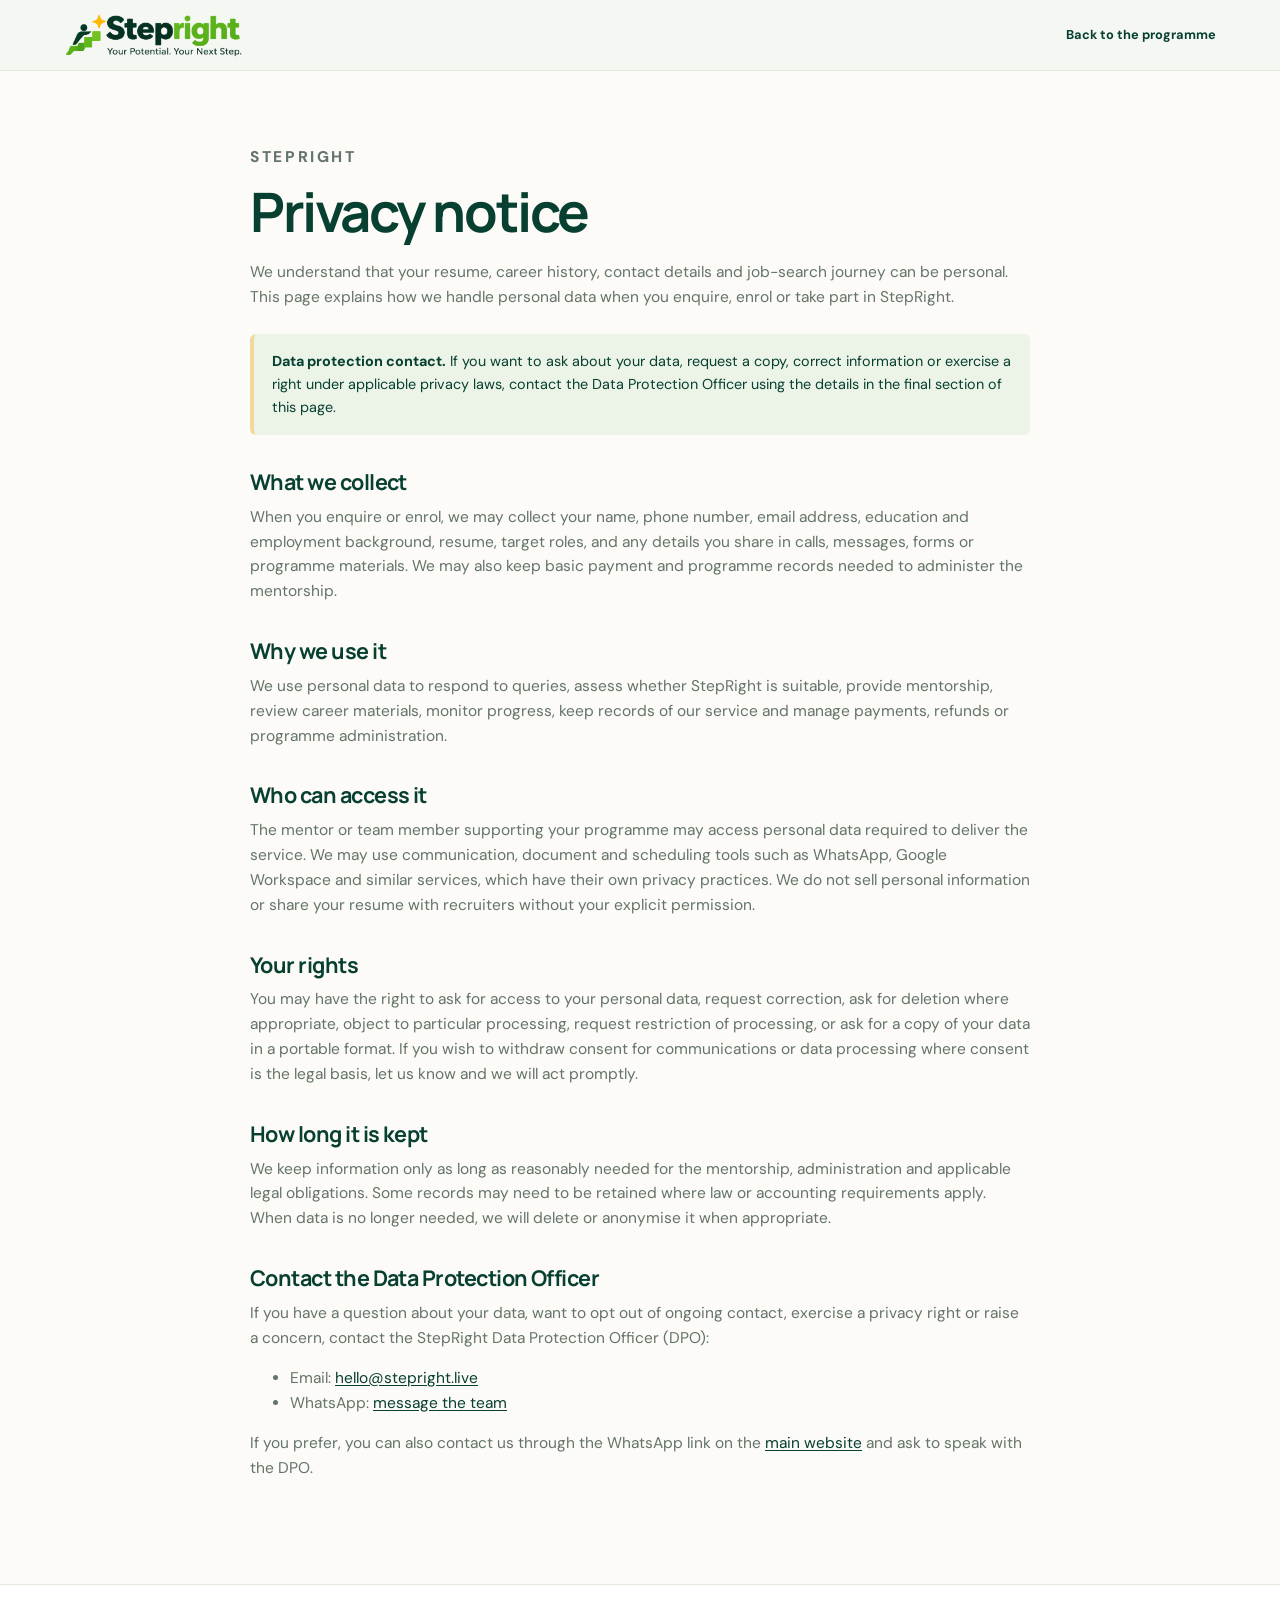
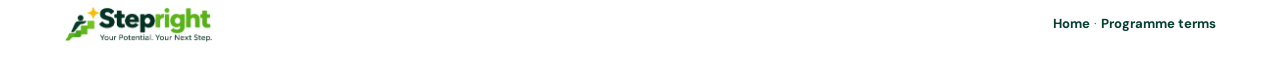
==== commit 10d43164: "Update contact email and adjust image sizes for better layout consistency" ====
--- a/privacy.html
+++ b/privacy.html
@@ -48,7 +48,7 @@
       <h2 id="privacy-contact">Contact the Data Protection Officer</h2>
       <p>If you have a question about your data, want to opt out of ongoing contact, exercise a privacy right or raise a concern, contact the StepRight Data Protection Officer (DPO):</p>
       <ul>
-        <li>Email: <a href="mailto:dpo@stepright.in">dpo@stepright.in</a></li>
+        <li>Email: <a href="mailto:hello@stepright.live">hello@stepright.live</a></li>
         <li>WhatsApp: <a href="https://wa.me/919483835482?text=Hello%2C%20I%27d%20like%20to%20contact%20the%20StepRight%20Data%20Protection%20Officer." target="_blank" rel="noopener noreferrer">message the team</a></li>
       </ul>
       <p>If you prefer, you can also contact us through the WhatsApp link on the <a href="index.html#talk-to-us">main website</a> and ask to speak with the DPO.</p>
--- a/style.css
+++ b/style.css
@@ -107,7 +107,7 @@
 }
 
 .brand img {
-  width: 140px;
+  width: 180px;
   height: auto;
 }
 
@@ -967,7 +967,7 @@
 }
 
 .footer-brand img {
-  width: 112px;
+  width: 150px;
   height: auto;
 }
 
@@ -998,7 +998,8 @@
 }
 
 .policy-header img {
-  width: 140px;
+  width: 180px;
+  height: auto;
 }
 
 .policy-home-link {
@@ -1065,7 +1066,7 @@
 }
 
 .policy-footer-brand img {
-  width: 112px;
+  width: 150px;
   height: auto;
 }
 
@@ -1080,7 +1081,7 @@
   }
 
   .brand img {
-    width: 120px;
+    width: 150px;
   }
 
   .main-nav {
@@ -1100,7 +1101,7 @@
   }
 
   .brand img {
-    width: 96px;
+    width: 120px;
   }
 
   .main-nav {
@@ -1385,7 +1386,7 @@
   }
 
   .brand img {
-    width: 93px;
+    width: 140px;
   }
 
   .menu-toggle {
@@ -1755,7 +1756,7 @@
   }
 
   .footer-brand img {
-    width: 83px;
+    width: 110px;
   }
 
   .footer-links {
@@ -1772,11 +1773,15 @@
   }
 
   .policy-header img {
-    width: 110px;
+    width: 140px;
   }
 
   .policy-home-link {
     font-size: 0.71rem;
+  }
+
+  .policy-footer-brand img {
+    width: 110px;
   }
 
   .policy-content {
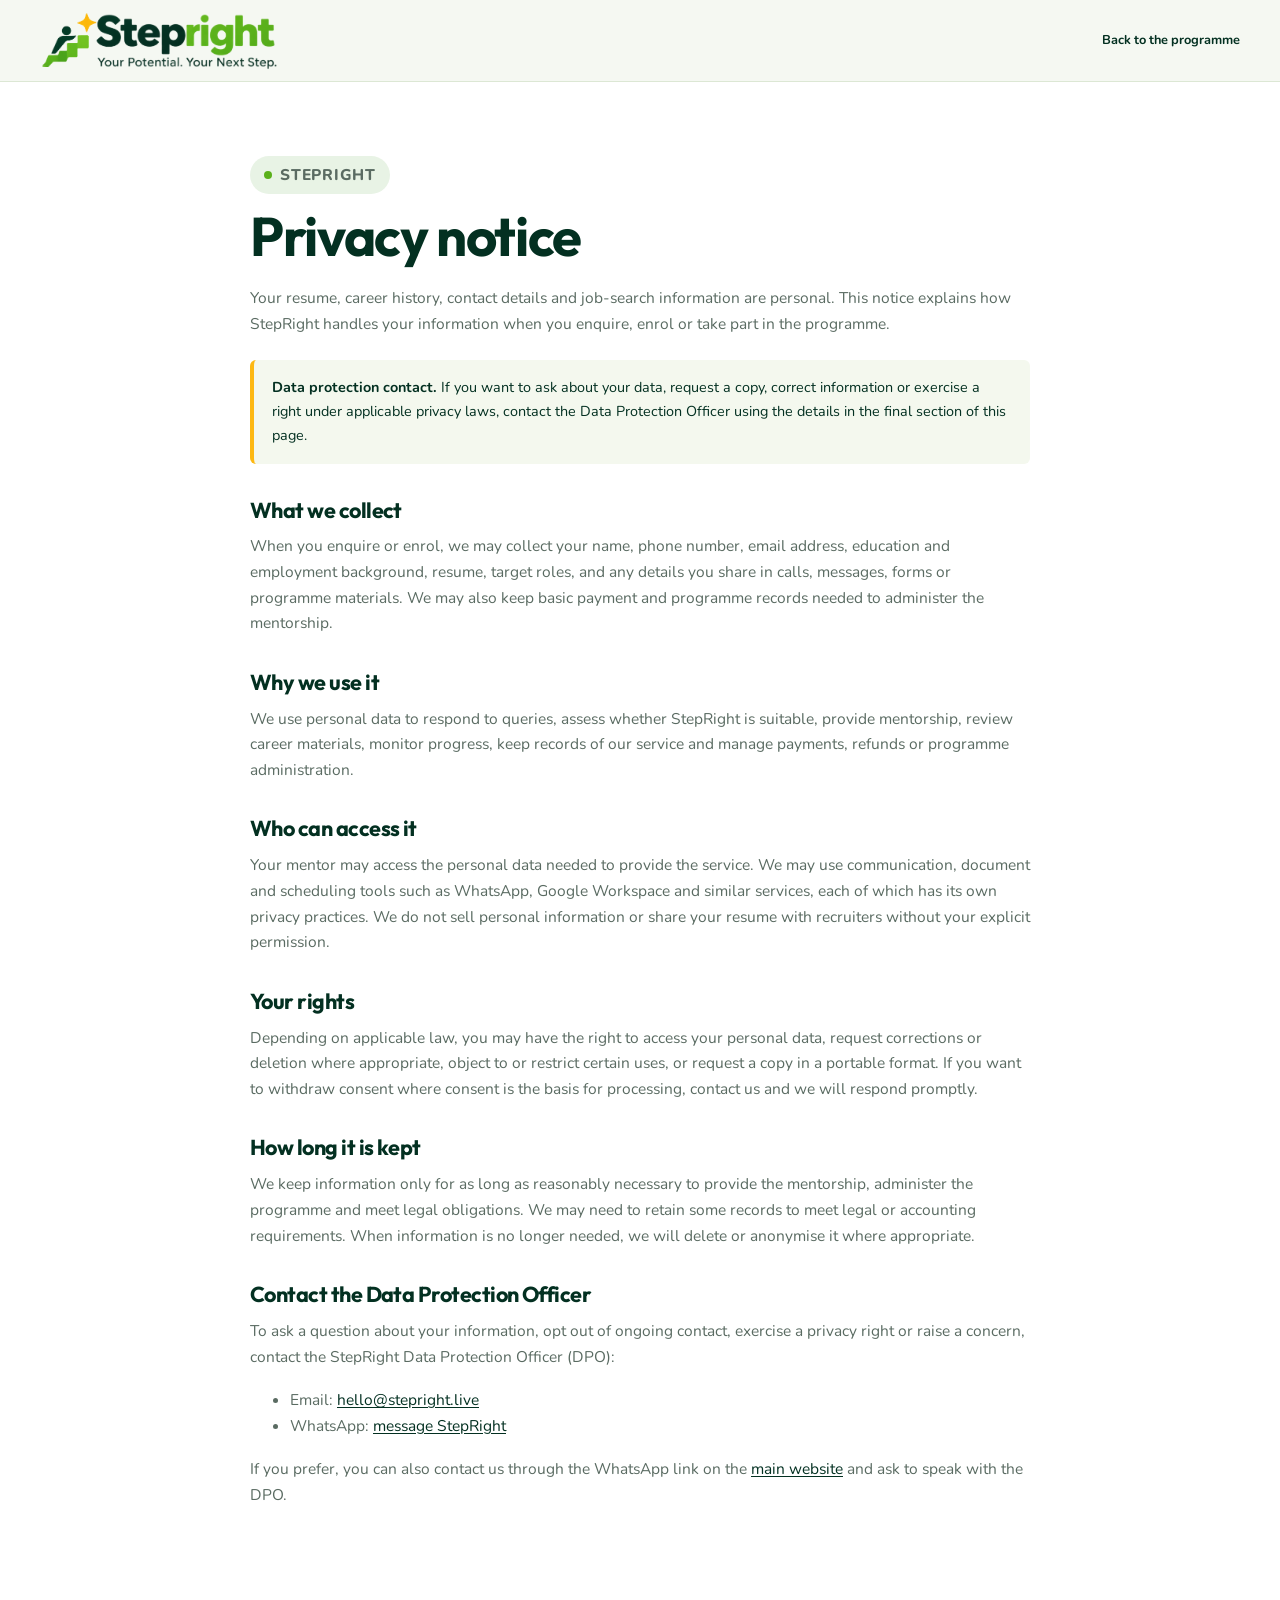
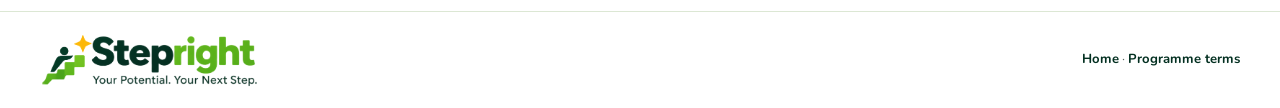
==== commit 370cf422: "Implement code changes to enhance functionality and improve performance" ====
--- a/privacy.html
+++ b/privacy.html
@@ -8,7 +8,7 @@
   <title>Privacy notice | StepRight</title>
   <link rel="preconnect" href="https://fonts.googleapis.com">
   <link rel="preconnect" href="https://fonts.gstatic.com" crossorigin>
-  <link href="https://fonts.googleapis.com/css2?family=DM+Sans:wght@400;500;600;700&family=Manrope:wght@400;500;600;700;800&display=swap" rel="stylesheet">
+  <link href="https://fonts.googleapis.com/css2?family=Nunito:wght@400;600;700;800&family=Outfit:wght@600;700;800&display=swap" rel="stylesheet">
   <link rel="stylesheet" href="style.css">
 </head>
 <body>
@@ -21,7 +21,7 @@
   <main class="policy-content">
     <p class="section-kicker">StepRight</p>
     <h1>Privacy notice</h1>
-    <p>We understand that your resume, career history, contact details and job-search journey can be personal. This page explains how we handle personal data when you enquire, enrol or take part in StepRight.</p>
+    <p>Your resume, career history, contact details and job-search information are personal. This notice explains how StepRight handles your information when you enquire, enrol or take part in the programme.</p>
     <div class="draft-notice" role="note"><strong>Data protection contact.</strong> If you want to ask about your data, request a copy, correct information or exercise a right under applicable privacy laws, contact the Data Protection Officer using the details in the final section of this page.</div>
 
     <section aria-labelledby="privacy-collect">
@@ -34,22 +34,22 @@
     </section>
     <section aria-labelledby="privacy-access">
       <h2 id="privacy-access">Who can access it</h2>
-      <p>The mentor or team member supporting your programme may access personal data required to deliver the service. We may use communication, document and scheduling tools such as WhatsApp, Google Workspace and similar services, which have their own privacy practices. We do not sell personal information or share your resume with recruiters without your explicit permission.</p>
+      <p>Your mentor may access the personal data needed to provide the service. We may use communication, document and scheduling tools such as WhatsApp, Google Workspace and similar services, each of which has its own privacy practices. We do not sell personal information or share your resume with recruiters without your explicit permission.</p>
     </section>
     <section aria-labelledby="privacy-rights">
       <h2 id="privacy-rights">Your rights</h2>
-      <p>You may have the right to ask for access to your personal data, request correction, ask for deletion where appropriate, object to particular processing, request restriction of processing, or ask for a copy of your data in a portable format. If you wish to withdraw consent for communications or data processing where consent is the legal basis, let us know and we will act promptly.</p>
+      <p>Depending on applicable law, you may have the right to access your personal data, request corrections or deletion where appropriate, object to or restrict certain uses, or request a copy in a portable format. If you want to withdraw consent where consent is the basis for processing, contact us and we will respond promptly.</p>
     </section>
     <section aria-labelledby="privacy-retention">
       <h2 id="privacy-retention">How long it is kept</h2>
-      <p>We keep information only as long as reasonably needed for the mentorship, administration and applicable legal obligations. Some records may need to be retained where law or accounting requirements apply. When data is no longer needed, we will delete or anonymise it when appropriate.</p>
+      <p>We keep information only for as long as reasonably necessary to provide the mentorship, administer the programme and meet legal obligations. We may need to retain some records to meet legal or accounting requirements. When information is no longer needed, we will delete or anonymise it where appropriate.</p>
     </section>
     <section aria-labelledby="privacy-contact">
       <h2 id="privacy-contact">Contact the Data Protection Officer</h2>
-      <p>If you have a question about your data, want to opt out of ongoing contact, exercise a privacy right or raise a concern, contact the StepRight Data Protection Officer (DPO):</p>
+      <p>To ask a question about your information, opt out of ongoing contact, exercise a privacy right or raise a concern, contact the StepRight Data Protection Officer (DPO):</p>
       <ul>
         <li>Email: <a href="mailto:hello@stepright.live">hello@stepright.live</a></li>
-        <li>WhatsApp: <a href="https://wa.me/919483835482?text=Hello%2C%20I%27d%20like%20to%20contact%20the%20StepRight%20Data%20Protection%20Officer." target="_blank" rel="noopener noreferrer">message the team</a></li>
+        <li>WhatsApp: <a href="https://wa.me/919483835482?text=Hello%2C%20I%27d%20like%20to%20contact%20the%20StepRight%20Data%20Protection%20Officer." target="_blank" rel="noopener noreferrer">message StepRight</a></li>
       </ul>
       <p>If you prefer, you can also contact us through the WhatsApp link on the <a href="index.html#talk-to-us">main website</a> and ask to speak with the DPO.</p>
     </section>
--- a/style.css
+++ b/style.css
@@ -99,6 +99,8 @@
   min-height: 70px;
   align-items: center;
   justify-content: space-between;
+  flex-wrap: wrap;
+  padding-block: 10px;
   gap: 24px;
 }
 
@@ -107,12 +109,14 @@
 }
 
 .brand img {
-  width: 180px;
+  width: 240px;
+  max-width: 100%;
   height: auto;
 }
 
 .main-nav {
   display: flex;
+  flex-wrap: wrap;
   align-items: center;
   gap: clamp(14px, 2vw, 26px);
   color: #475b4d;
@@ -344,27 +348,6 @@
   font-size: 0.65rem;
 }
 
-.progress-note {
-  position: absolute;
-  z-index: 2;
-  right: -15px;
-  bottom: 1px;
-  padding: 9px 13px;
-  transform: rotate(-2deg);
-  border: 1px solid #f0dfb6;
-  border-radius: 9px;
-  background: var(--gold);
-  box-shadow: 0 6px 14px rgba(77, 68, 45, 0.1);
-  color: #57492c;
-  font-size: 0.62rem;
-  font-weight: 700;
-}
-
-.progress-note span {
-  margin-left: 4px;
-  color: #fff8df;
-}
-
 .section {
   padding: clamp(62px, 8vw, 94px) 0;
 }
@@ -967,7 +950,8 @@
 }
 
 .footer-brand img {
-  width: 150px;
+  width: 220px;
+  max-width: 100%;
   height: auto;
 }
 
@@ -992,13 +976,16 @@
 .policy-header-inner {
   display: flex;
   min-height: 70px;
+  flex-wrap: wrap;
   align-items: center;
   justify-content: space-between;
+  padding-block: 10px;
   gap: 18px;
 }
 
 .policy-header img {
-  width: 180px;
+  width: 240px;
+  max-width: 100%;
   height: auto;
 }
 
@@ -1066,7 +1053,8 @@
 }
 
 .policy-footer-brand img {
-  width: 150px;
+  width: 220px;
+  max-width: 100%;
   height: auto;
 }
 
@@ -1081,7 +1069,7 @@
   }
 
   .brand img {
-    width: 150px;
+    width: 220px;
   }
 
   .main-nav {
@@ -1090,303 +1078,11 @@
   }
 }
 
-@media (min-width: 701px) and (max-width: 820px) {
-  .container {
-    width: min(var(--content-width), calc(100% - 88px));
-  }
-
+@media (min-width: 701px) and (max-width: 960px) {
   .header-inner {
-    min-height: 42px;
-    gap: 12px;
-  }
-
-  .brand img {
-    width: 120px;
-  }
-
-  .main-nav {
-    gap: 8px;
-    font-size: 0.61rem;
-  }
-
-  .hero {
-    padding: 40px 0 43px;
-  }
-
-  .hero-grid {
-    grid-template-columns: minmax(0, 1.05fr) minmax(0, 0.95fr);
-    gap: 24px;
-  }
-
-  .hero h1 {
-    max-width: 310px;
-    font-size: clamp(1.9rem, 4.1vw, 2.15rem);
-  }
-
-  .hero-description {
-    margin-bottom: 16px;
-    font-size: 0.72rem;
-  }
-
-  .eyebrow {
-    margin-bottom: 12px;
-    padding: 5px 9px;
-    font-size: 0.54rem;
-  }
-
-  .hero-aside {
-    padding: 0 4px 18px;
-  }
-
-  .career-card {
-    padding: 12px;
-  }
-
-  .career-card-header {
-    padding-bottom: 10px;
-  }
-
-  .career-list li {
-    gap: 8px;
-    padding: 7px 0;
-  }
-
-  .career-icon {
-    width: 18px;
-    height: 18px;
-    border-radius: 5px;
-    font-size: 0.58rem;
-  }
-
-  .career-list strong {
-    font-size: 0.68rem;
-  }
-
-  .career-list small {
-    font-size: 0.59rem;
-  }
-
-  .career-card-note {
-    margin-top: 8px;
-    padding: 7px 8px;
-    font-size: 0.58rem;
-  }
-
-  .progress-note {
-    right: -3px;
-    padding: 6px 9px;
-    font-size: 0.56rem;
-  }
-
-  .section {
-    padding: 36px 0;
-  }
-
-  .familiar-section {
-    padding: 50px 0;
-  }
-
-  .programme-section {
-    padding: 30px 0;
-  }
-
-  .receive-section {
-    padding: 42px 0;
-  }
-
-  .fit-section {
-    padding: 27.5px 0;
-  }
-
-  .commitment-section {
-    padding: 45px 0;
-  }
-
-  .faq-section {
-    padding-top: 28px;
-    padding-bottom: 75px;
-  }
-
-  .section-heading {
-    margin-bottom: 22px;
-  }
-
-  .section-heading h2,
-  .pricing-copy h2 {
-    font-size: 1.55rem;
-  }
-
-  .section-heading > p:last-child,
-  .pricing-copy > p:last-child {
-    font-size: 0.74rem;
-  }
-
-  .three-card-grid {
-    gap: 12px;
-  }
-
-  .simple-card {
-    min-height: 132px;
-    padding: 14px;
-  }
-
-  .card-icon {
-    width: 27px;
-    height: 27px;
-    margin-bottom: 9px;
-  }
-
-  .bridge-note {
-    margin-top: 16px;
-  }
-
-  .timeline-row {
-    grid-template-columns: 78px minmax(0, 1fr) minmax(170px, 0.8fr);
-    gap: 12px;
-    padding: 8px 13px;
-  }
-
-  .phase-days {
-    font-size: 0.57rem;
-  }
-
-  .phase-description h3 {
-    font-size: 0.7rem;
-  }
-
-  .phase-description p {
-    font-size: 0.6rem;
-  }
-
-  .phase-outcome {
-    padding: 7px 9px;
-    font-size: 0.59rem;
-  }
-
-  .phase-outcome strong {
-    font-size: 0.52rem;
-  }
-
-  .section-note {
-    margin-top: 9px;
-  }
-
-  .receive-layout {
-    gap: 16px;
-  }
-
-  .receive-list {
-    gap: 8px;
-  }
-
-  .receive-list li {
-    min-height: 50px;
-    padding: 9px 9px 9px 24px;
-    font-size: 0.61rem;
-  }
-
-  .receive-list li::before {
-    top: 8px;
-    left: 8px;
-  }
-
-  .receive-callout {
-    min-height: 160px;
-    padding: 16px;
-  }
-
-  .receive-callout h3 {
-    font-size: 0.95rem;
-  }
-
-  .receive-callout > p:not(.callout-note) {
-    margin-bottom: 10px;
-  }
-
-  .receive-callout .callout-note {
-    padding-top: 8px;
-  }
-
-  .fit-grid {
-    gap: 12px;
-  }
-
-  .fit-card {
-    padding: 17px;
-  }
-
-  .fit-card h3 {
-    margin-bottom: 8px;
-  }
-
-  .fit-card ul {
-    gap: 5px;
-  }
-
-  .principle-card {
-    min-height: 130px;
-    padding: 13px;
-  }
-
-  .principle-icon {
-    width: 24px;
-    height: 24px;
-    margin-bottom: 7px;
-  }
-
-  .pricing-layout {
-    gap: 22px;
-  }
-
-  .price-card {
-    padding: 16px;
-  }
-
-  .price {
-    font-size: 1.85rem;
-  }
-
-  .price-description {
-    margin: 9px 0;
-  }
-
-  .price-note {
-    margin-top: 7px;
-  }
-
-  .join-grid {
-    gap: 9px;
-    margin-top: 18px;
-  }
-
-  .join-card {
-    gap: 7px;
-    padding: 9px;
-  }
-
-  .join-number {
-    width: 21px;
-    height: 21px;
-  }
-
-  .join-card p {
-    font-size: 0.57rem;
-  }
-}
-
-@media (max-width: 700px) {
-  html {
-    scroll-padding-top: 74px;
-  }
-
-  .header-inner {
-    min-height: 57px;
+    min-height: 100px;
     flex-wrap: wrap;
     gap: 10px;
-  }
-
-  .brand img {
-    width: 140px;
   }
 
   .menu-toggle {
@@ -1453,6 +1149,365 @@
     border-top: 1px solid var(--line);
     font-size: 0.8rem;
   }
+}
+
+@media (min-width: 701px) and (max-width: 820px) {
+  .container {
+    width: min(var(--content-width), calc(100% - 88px));
+  }
+
+  .header-inner {
+    min-height: 100px;
+    gap: 12px;
+  }
+
+  .brand img {
+    width: 200px;
+  }
+
+  .main-nav {
+    gap: 8px;
+    font-size: 0.61rem;
+  }
+
+  .hero {
+    padding: 40px 0 43px;
+  }
+
+  .hero-grid {
+    grid-template-columns: minmax(0, 1.05fr) minmax(0, 0.95fr);
+    gap: 24px;
+  }
+
+  .hero h1 {
+    max-width: 310px;
+    font-size: clamp(1.9rem, 4.1vw, 2.15rem);
+  }
+
+  .hero-description {
+    margin-bottom: 16px;
+    font-size: 0.72rem;
+  }
+
+  .eyebrow {
+    margin-bottom: 12px;
+    padding: 5px 9px;
+    font-size: 0.54rem;
+  }
+
+  .hero-aside {
+    padding: 0 4px 18px;
+  }
+
+  .career-card {
+    padding: 12px;
+  }
+
+  .career-card-header {
+    padding-bottom: 10px;
+  }
+
+  .career-list li {
+    gap: 8px;
+    padding: 7px 0;
+  }
+
+  .career-icon {
+    width: 18px;
+    height: 18px;
+    border-radius: 5px;
+    font-size: 0.58rem;
+  }
+
+  .career-list strong {
+    font-size: 0.68rem;
+  }
+
+  .career-list small {
+    font-size: 0.59rem;
+  }
+
+  .career-card-note {
+    margin-top: 8px;
+    padding: 7px 8px;
+    font-size: 0.58rem;
+  }
+
+  .section {
+    padding: 36px 0;
+  }
+
+  .familiar-section {
+    padding: 50px 0;
+  }
+
+  .programme-section {
+    padding: 30px 0;
+  }
+
+  .receive-section {
+    padding: 42px 0;
+  }
+
+  .fit-section {
+    padding: 27.5px 0;
+  }
+
+  .commitment-section {
+    padding: 45px 0;
+  }
+
+  .faq-section {
+    padding-top: 28px;
+    padding-bottom: 75px;
+  }
+
+  .section-heading {
+    margin-bottom: 22px;
+  }
+
+  .section-heading h2,
+  .pricing-copy h2 {
+    font-size: 1.55rem;
+  }
+
+  .section-heading > p:last-child,
+  .pricing-copy > p:last-child {
+    font-size: 0.74rem;
+  }
+
+  .three-card-grid {
+    gap: 12px;
+  }
+
+  .simple-card {
+    min-height: 132px;
+    padding: 14px;
+  }
+
+  .card-icon {
+    width: 27px;
+    height: 27px;
+    margin-bottom: 9px;
+  }
+
+  .bridge-note {
+    margin-top: 16px;
+  }
+
+  .timeline-row {
+    grid-template-columns: 78px minmax(0, 1fr) minmax(170px, 0.8fr);
+    gap: 12px;
+    padding: 8px 13px;
+  }
+
+  .phase-days {
+    font-size: 0.57rem;
+  }
+
+  .phase-description h3 {
+    font-size: 0.7rem;
+  }
+
+  .phase-description p {
+    font-size: 0.6rem;
+  }
+
+  .phase-outcome {
+    padding: 7px 9px;
+    font-size: 0.59rem;
+  }
+
+  .phase-outcome strong {
+    font-size: 0.52rem;
+  }
+
+  .section-note {
+    margin-top: 9px;
+  }
+
+  .receive-layout {
+    gap: 16px;
+  }
+
+  .receive-list {
+    gap: 8px;
+  }
+
+  .receive-list li {
+    min-height: 50px;
+    padding: 9px 9px 9px 24px;
+    font-size: 0.61rem;
+  }
+
+  .receive-list li::before {
+    top: 8px;
+    left: 8px;
+  }
+
+  .receive-callout {
+    min-height: 160px;
+    padding: 16px;
+  }
+
+  .receive-callout h3 {
+    font-size: 0.95rem;
+  }
+
+  .receive-callout > p:not(.callout-note) {
+    margin-bottom: 10px;
+  }
+
+  .receive-callout .callout-note {
+    padding-top: 8px;
+  }
+
+  .fit-grid {
+    gap: 12px;
+  }
+
+  .fit-card {
+    padding: 17px;
+  }
+
+  .fit-card h3 {
+    margin-bottom: 8px;
+  }
+
+  .fit-card ul {
+    gap: 5px;
+  }
+
+  .principle-card {
+    min-height: 130px;
+    padding: 13px;
+  }
+
+  .principle-icon {
+    width: 24px;
+    height: 24px;
+    margin-bottom: 7px;
+  }
+
+  .pricing-layout {
+    gap: 22px;
+  }
+
+  .price-card {
+    padding: 16px;
+  }
+
+  .price {
+    font-size: 1.85rem;
+  }
+
+  .price-description {
+    margin: 9px 0;
+  }
+
+  .price-note {
+    margin-top: 7px;
+  }
+
+  .join-grid {
+    gap: 9px;
+    margin-top: 18px;
+  }
+
+  .join-card {
+    gap: 7px;
+    padding: 9px;
+  }
+
+  .join-number {
+    width: 21px;
+    height: 21px;
+  }
+
+  .join-card p {
+    font-size: 0.57rem;
+  }
+}
+
+@media (max-width: 700px) {
+  html {
+    scroll-padding-top: 74px;
+  }
+
+  .header-inner {
+    min-height: 57px;
+    flex-wrap: wrap;
+    gap: 10px;
+  }
+
+  .brand img {
+    width: 200px;
+  }
+
+  .menu-toggle {
+    display: inline-flex;
+    min-height: 33px;
+    align-items: center;
+    gap: 6px;
+    margin-left: auto;
+    padding: 5px 9px;
+    border: 1px solid var(--line);
+    border-radius: 6px;
+    background: var(--white);
+    color: var(--forest);
+    cursor: pointer;
+    font-size: 0.68rem;
+    font-weight: 700;
+  }
+
+  .menu-toggle-icon,
+  .menu-toggle-icon::before,
+  .menu-toggle-icon::after {
+    display: block;
+    width: 13px;
+    height: 1.5px;
+    border-radius: 2px;
+    background: currentColor;
+  }
+
+  .menu-toggle-icon {
+    position: relative;
+  }
+
+  .menu-toggle-icon::before,
+  .menu-toggle-icon::after {
+    position: absolute;
+    left: 0;
+    content: "";
+  }
+
+  .menu-toggle-icon::before {
+    top: -4px;
+  }
+
+  .menu-toggle-icon::after {
+    top: 4px;
+  }
+
+  .main-nav {
+    display: none;
+    order: 4;
+    width: 100%;
+    flex-direction: column;
+    align-items: stretch;
+    gap: 0;
+    padding: 4px 0 12px;
+  }
+
+  .main-nav.is-open {
+    display: flex;
+  }
+
+  .main-nav a {
+    padding: 9px 1px;
+    border-top: 1px solid var(--line);
+    font-size: 0.8rem;
+  }
 
   .hero {
     padding: 44px 0 55px;
@@ -1498,10 +1553,6 @@
 
   .career-card {
     padding: 17px;
-  }
-
-  .progress-note {
-    right: 0;
   }
 
   .section {
@@ -1756,7 +1807,7 @@
   }
 
   .footer-brand img {
-    width: 110px;
+    width: 180px;
   }
 
   .footer-links {
@@ -1773,7 +1824,7 @@
   }
 
   .policy-header img {
-    width: 140px;
+    width: 200px;
   }
 
   .policy-home-link {
@@ -1781,7 +1832,7 @@
   }
 
   .policy-footer-brand img {
-    width: 110px;
+    width: 180px;
   }
 
   .policy-content {
@@ -1797,3 +1848,1223 @@
     transition-duration: 0.01ms !important;
   }
 }
+
+:root {
+  --forest: #033021;
+  --forest-deep: #02281c;
+  --green: #1f7a3a;
+  --green-soft: #dff3df;
+  --sage: #f4f8ee;
+  --pale: #f5f8f2;
+  --cream: #fff;
+  --ink: #3a4a42;
+  --muted: #5a6b62;
+  --line: #dce7d4;
+  --gold: #fdb813;
+  --content-width: 1200px;
+}
+
+body {
+  background: #fff;
+  color: var(--ink);
+  font-family: "Nunito", system-ui, sans-serif;
+  font-size: 18px;
+  line-height: 1.65;
+}
+
+h1,
+h2,
+h3 {
+  font-family: "Outfit", "Nunito", sans-serif;
+  letter-spacing: -0.025em;
+}
+
+.container {
+  width: min(var(--content-width), calc(100% - 48px));
+}
+
+.site-header {
+  background: rgba(245, 248, 242, 0.97);
+}
+
+.header-inner {
+  min-height: 82px;
+  gap: 18px 24px;
+}
+
+.brand img {
+  width: 215px;
+}
+
+.main-nav {
+  gap: 6px clamp(12px, 1.7vw, 22px);
+  color: var(--forest);
+  font-size: 15px;
+}
+
+.main-nav a {
+  white-space: nowrap;
+}
+
+.main-nav .nav-cta {
+  display: inline-flex;
+  min-height: 44px;
+  align-items: center;
+  padding: 9px 20px;
+  border-radius: 999px;
+  background: var(--green);
+  color: #fff;
+}
+
+.main-nav .nav-cta:hover {
+  background: var(--forest);
+  color: #fff;
+}
+
+.button {
+  border-radius: 999px;
+  font-size: 15px;
+  font-weight: 800;
+}
+
+.button-primary {
+  background: var(--gold);
+  box-shadow: 0 4px 0 var(--forest);
+  color: var(--forest);
+}
+
+.button-primary:hover {
+  background: #f6aa00;
+  color: var(--forest);
+}
+
+.hero {
+  padding: 64px 0 80px;
+  border: 0;
+  background: #f4f8ee;
+}
+
+.hero-grid {
+  grid-template-columns: minmax(0, 1fr) minmax(360px, 0.92fr);
+  gap: clamp(36px, 6vw, 72px);
+}
+
+.eyebrow {
+  align-items: center;
+  gap: 8px;
+  margin-bottom: 0;
+  padding: 6px 14px;
+  background: #fff;
+  color: var(--forest);
+  font-size: 13px;
+  font-weight: 800;
+}
+
+.eyebrow::before {
+  width: 8px;
+  height: 8px;
+  border-radius: 50%;
+  background: #5ab01a;
+  content: "";
+}
+
+.hero h1 {
+  max-width: 620px;
+  margin: 22px 0 18px;
+  color: var(--forest);
+  font-size: clamp(42px, 5.7vw, 68px);
+  line-height: 1.04;
+  letter-spacing: -0.035em;
+}
+
+.hero h1 .hero-green {
+  color: #3c9214;
+}
+
+.hero-highlight {
+  position: relative;
+  display: inline-block;
+  color: var(--green);
+}
+
+.hero-highlight svg {
+  position: absolute;
+  bottom: -8px;
+  left: 0;
+  width: 100%;
+  height: 12px;
+  overflow: visible;
+}
+
+.hero-highlight path {
+  fill: none;
+  stroke: var(--gold);
+  stroke-linecap: round;
+  stroke-width: 4px;
+}
+
+.hero-description {
+  max-width: 540px;
+  margin-bottom: 28px;
+  color: var(--ink);
+  font-size: 18px;
+  line-height: 1.6;
+}
+
+.hero .button {
+  min-height: 48px;
+  padding: 13px 26px;
+}
+
+.hero-aside {
+  width: min(460px, 100%);
+  height: auto;
+  justify-self: center;
+  padding: 0;
+}
+
+.hero-aside::before {
+  display: none;
+}
+
+.career-card {
+  position: relative;
+  width: 100%;
+  padding: 30px;
+  border-color: var(--line);
+  border-radius: 24px;
+  box-shadow: 0 14px 34px rgba(3, 48, 33, 0.1);
+}
+
+.career-card-header {
+  padding-bottom: 12px;
+}
+
+.career-card-header h2 {
+  font-size: 22px;
+  font-weight: 800;
+}
+
+.step-badge {
+  border-radius: 999px;
+  background: #fff3c9;
+  color: var(--forest);
+  font-size: 13px;
+}
+
+.career-list li {
+  gap: 14px;
+  padding: 14px 0;
+  border: 0;
+}
+
+.career-icon {
+  width: 32px;
+  height: 32px;
+  border-radius: 10px;
+  background: var(--green);
+  color: #fff;
+  font-size: 15px;
+}
+
+.career-list strong {
+  color: var(--forest);
+  font-size: 18px;
+}
+
+.career-list small {
+  color: var(--ink);
+  font-size: 16px;
+  line-height: 1.5;
+}
+
+.career-card-note {
+  margin-top: 12px;
+  padding: 12px 14px;
+  border-radius: 12px;
+  background: #f4f8ee;
+  color: var(--ink);
+  font-size: 16px;
+  line-height: 1.5;
+}
+
+.section {
+  padding: 88px 0 80px;
+}
+
+.familiar-section,
+.commitment-section,
+.receive-section,
+.faq-section {
+  background: #fff;
+}
+
+.programme-section,
+.fit-section,
+.pricing-section {
+  background: var(--sage);
+}
+
+.section-heading {
+  max-width: 760px;
+  margin: 0 auto 36px;
+  text-align: center;
+}
+
+.section-kicker {
+  display: inline-flex;
+  align-items: center;
+  gap: 8px;
+  margin: 0 0 10px;
+  padding: 6px 14px;
+  border-radius: 999px;
+  background: #e8f3e5;
+  color: var(--forest);
+  font-size: 14px;
+  letter-spacing: 0.05em;
+}
+
+.section-kicker::before {
+  width: 8px;
+  height: 8px;
+  border-radius: 50%;
+  background: #5ab01a;
+  content: "";
+}
+
+.section-heading h2,
+.pricing-copy h2,
+.talk-card h2 {
+  margin-bottom: 8px;
+  font-size: clamp(30px, 4vw, 46px);
+  line-height: 1.1;
+  letter-spacing: -0.025em;
+}
+
+.section-heading > p:last-child,
+.pricing-copy > p:last-child {
+  max-width: 560px;
+  margin: 16px auto 0;
+  color: var(--ink);
+  font-size: 18px;
+}
+
+.three-card-grid {
+  gap: 20px;
+}
+
+.simple-card {
+  min-height: 205px;
+  padding: 24px;
+  border: 1px solid var(--line);
+  border-bottom: 5px solid var(--green);
+  border-radius: 22px;
+  box-shadow: 0 8px 24px rgba(3, 48, 33, 0.06);
+}
+
+.simple-card:nth-child(2) { border-bottom-color: #5ab01a; }
+.simple-card:nth-child(3) { border-bottom-color: var(--gold); }
+
+.card-icon {
+  width: 46px;
+  height: 46px;
+  margin-bottom: 14px;
+  border-radius: 14px;
+  background: #e8f3e5;
+  font-size: 1.2rem;
+}
+
+.simple-card h3,
+.fit-card h3,
+.principle-card h3,
+.join-card h3 {
+  margin-bottom: 6px;
+  color: var(--forest);
+  font-size: 21px;
+  font-weight: 700;
+}
+
+.simple-card p,
+.fit-card li,
+.principle-card p,
+.join-card p {
+  color: var(--ink);
+  font-size: 17px;
+}
+
+.bridge-note {
+  max-width: 680px;
+  margin-top: 36px;
+  color: var(--forest);
+  font-size: 18px;
+  font-weight: 700;
+}
+
+.timeline {
+  display: grid;
+  gap: 12px;
+  max-width: 860px;
+  margin: 0 auto;
+  padding: 0;
+  list-style: none;
+  border: 0;
+  background: transparent;
+}
+
+.timeline > li {
+  margin: 0;
+}
+
+.phase-card {
+  overflow: hidden;
+  border: 1px solid #d3e3c8;
+  border-radius: 22px;
+  background: #fff;
+  box-shadow: 0 8px 20px rgba(3, 48, 33, 0.06);
+}
+
+.phase-card summary {
+  display: flex;
+  min-height: 78px;
+  align-items: center;
+  gap: 14px;
+  padding: 16px 20px;
+  cursor: pointer;
+  list-style: none;
+}
+
+.phase-card summary::-webkit-details-marker {
+  display: none;
+}
+
+.phase-card summary:focus-visible {
+  outline: 3px solid var(--gold);
+  outline-offset: -3px;
+}
+
+.phase-number {
+  display: grid;
+  width: 46px;
+  height: 46px;
+  flex: 0 0 auto;
+  place-items: center;
+  border-radius: 14px;
+  background: var(--green);
+  color: #fff;
+  font-family: "Outfit", sans-serif;
+  font-size: 18px;
+  font-weight: 800;
+}
+
+.timeline > li:nth-child(2) .phase-number { background: #1f7a3a; }
+.timeline > li:nth-child(3) .phase-number { background: #5ab01a; color: var(--forest); }
+.timeline > li:nth-child(4) .phase-number { background: #8fd14f; color: var(--forest); }
+.timeline > li:nth-child(5) .phase-number { background: var(--gold); color: var(--forest); }
+
+.phase-title {
+  flex: 1;
+  color: var(--forest);
+  font-family: "Outfit", sans-serif;
+  font-size: 21px;
+  font-weight: 700;
+  line-height: 1.2;
+}
+
+.phase-title small {
+  display: block;
+  margin-bottom: 3px;
+  color: var(--muted);
+  font-family: "Nunito", sans-serif;
+  font-size: 12px;
+  font-weight: 800;
+  letter-spacing: 0.05em;
+  text-transform: uppercase;
+}
+
+.phase-toggle {
+  position: relative;
+  display: grid;
+  width: 36px;
+  height: 36px;
+  flex: 0 0 auto;
+  place-items: center;
+  border-radius: 50%;
+  background: #e8f3e5;
+}
+
+.phase-toggle::before,
+.phase-toggle::after {
+  position: absolute;
+  width: 14px;
+  height: 2px;
+  border-radius: 2px;
+  background: var(--forest);
+  content: "";
+}
+
+.phase-toggle::after {
+  transform: rotate(90deg);
+  transition: transform 160ms ease;
+}
+
+.phase-card[open] .phase-toggle::after {
+  transform: rotate(0);
+}
+
+.phase-content {
+  padding: 0 20px 20px 80px;
+}
+
+.phase-content > p:first-child {
+  margin: 0 0 12px;
+}
+
+.phase-outcome {
+  margin: 0;
+  padding: 12px 16px;
+  border-radius: 14px;
+  background: #fff3c9;
+  color: var(--forest);
+  font-size: 15px;
+  font-weight: 700;
+}
+
+.phase-outcome strong {
+  display: block;
+  color: #6b4a00;
+  font-size: 12px;
+  letter-spacing: 0.05em;
+  text-transform: uppercase;
+}
+
+.section-note {
+  max-width: 860px;
+  margin: 22px auto 0;
+  padding: 16px 20px;
+  border-radius: 18px;
+  background: var(--gold);
+  color: var(--forest);
+  font-size: 16px;
+}
+
+.receive-layout {
+  grid-template-columns: minmax(0, 1.4fr) minmax(320px, 1fr);
+  gap: 16px;
+}
+
+.receive-list {
+  gap: 14px;
+}
+
+.receive-list li {
+  min-height: 78px;
+  padding: 18px 16px 18px 54px;
+  border-radius: 18px;
+  box-shadow: 0 6px 18px rgba(3, 48, 33, 0.05);
+  color: var(--forest);
+  font-size: 16px;
+}
+
+.receive-list li::before {
+  top: 18px;
+  left: 18px;
+  display: grid;
+  width: 26px;
+  height: 26px;
+  place-items: center;
+  border-radius: 50%;
+  background: var(--green);
+  color: #fff;
+}
+
+.receive-callout {
+  min-height: 100%;
+  padding: 34px 32px;
+  border-radius: 28px;
+  background: var(--green);
+}
+
+.receive-callout h3 {
+  font-size: clamp(26px, 3vw, 34px);
+}
+
+.receive-callout > p:not(.callout-note) {
+  font-size: 17px;
+}
+
+.receive-callout .callout-note {
+  font-size: 14px;
+}
+
+.fit-grid {
+  gap: 20px;
+}
+
+.fit-card {
+  padding: 26px;
+  border: 1px solid var(--line);
+  border-radius: 24px;
+  background: #fff;
+}
+
+.fit-positive {
+  border-top: 6px solid var(--green);
+  background: #fff;
+}
+
+.fit-caution {
+  border-top: 6px solid #5a6b62;
+}
+
+.fit-card ul {
+  gap: 12px;
+}
+
+.principle-grid {
+  gap: 20px;
+}
+
+.principle-card {
+  min-height: 205px;
+  padding: 24px;
+  border: 1px solid var(--line);
+  border-bottom: 5px solid var(--green);
+  border-radius: 22px;
+  box-shadow: 0 8px 24px rgba(3, 48, 33, 0.06);
+}
+
+.principle-card:nth-child(2) { border-bottom-color: #5ab01a; }
+.principle-card:nth-child(3) { border-bottom-color: var(--green); }
+.principle-card:nth-child(4) { border-bottom-color: var(--gold); }
+
+.principle-icon {
+  width: 46px;
+  height: 46px;
+  margin-bottom: 14px;
+  border-radius: 14px;
+  background: #e8f3e5;
+  font-size: 1.2rem;
+}
+
+.principle-card h3 {
+  font-size: 20px;
+}
+
+.principle-card p {
+  font-size: 15.5px;
+}
+
+.pricing-layout {
+  gap: clamp(36px, 6vw, 72px);
+}
+
+.pricing-copy h2 {
+  max-width: 480px;
+}
+
+.pricing-copy > p:last-child {
+  margin-inline: 0;
+}
+
+.price-card {
+  padding: 28px;
+  border-radius: 24px;
+  box-shadow: 0 12px 30px rgba(3, 48, 33, 0.1);
+}
+
+.price {
+  font-size: 3rem;
+}
+
+.price-description {
+  font-size: 16px;
+}
+
+.price-card .button {
+  min-height: 48px;
+  font-size: 16px;
+}
+
+.price-note {
+  font-size: 13px;
+}
+
+.join-grid {
+  gap: 16px;
+}
+
+.join-card {
+  padding: 18px;
+  border-radius: 18px;
+}
+
+.join-card h3 {
+  font-size: 19px;
+}
+
+.join-card p {
+  font-size: 15px;
+}
+
+.faq-layout {
+  gap: clamp(40px, 8vw, 100px);
+}
+
+.faq-list summary {
+  padding-block: 18px;
+  font-size: 17px;
+}
+
+.faq-list details p {
+  font-size: 16px;
+}
+
+.talk-section {
+  padding-bottom: 64px;
+}
+
+.talk-card {
+  padding: clamp(36px, 5vw, 56px);
+  border-radius: 28px;
+  background: var(--forest);
+}
+
+.talk-card > p:not(.talk-note) {
+  font-size: 17px;
+}
+
+.talk-card .button {
+  min-height: 48px;
+  font-size: 16px;
+}
+
+.talk-note {
+  font-size: 13px;
+}
+
+.site-footer {
+  padding: 22px 0;
+}
+
+.footer-brand img {
+  width: 210px;
+}
+
+.footer-links {
+  font-size: 14px;
+}
+
+.copyright {
+  font-size: 13px;
+}
+
+@media (max-width: 960px) {
+  .header-inner {
+    gap: 12px;
+  }
+
+  .brand img {
+    width: 200px;
+  }
+
+  .main-nav {
+    gap: 6px 13px;
+    font-size: 13px;
+  }
+
+  .hero-grid {
+    grid-template-columns: minmax(0, 1fr) minmax(310px, 0.9fr);
+    gap: 30px;
+  }
+
+  .hero h1 {
+    font-size: clamp(42px, 5.4vw, 58px);
+  }
+}
+
+@media (max-width: 700px) {
+  .container {
+    width: calc(100% - 40px);
+  }
+
+  .header-inner {
+    min-height: 70px;
+  }
+
+  .brand img {
+    width: 190px;
+  }
+
+  .main-nav {
+    font-size: 15px;
+  }
+
+  .main-nav .nav-cta {
+    justify-content: center;
+    margin-top: 8px;
+  }
+
+  .hero {
+    padding: 44px 0 58px;
+  }
+
+  .hero-grid {
+    grid-template-columns: 1fr;
+    gap: 38px;
+  }
+
+  .hero h1 {
+    max-width: 540px;
+    font-size: clamp(42px, 10vw, 60px);
+  }
+
+  .hero-description {
+    font-size: 17px;
+  }
+
+  .eyebrow {
+    font-size: 12px;
+  }
+
+  .hero-aside {
+    height: min(500px, 112vw);
+    min-height: 370px;
+  }
+
+  .career-card {
+    width: 100%;
+  }
+
+  .section {
+    padding: 68px 0;
+  }
+
+  .section-heading {
+    margin-bottom: 28px;
+  }
+
+  .section-heading h2,
+  .pricing-copy h2 {
+    font-size: clamp(30px, 8vw, 40px);
+  }
+
+  .section-heading > p:last-child,
+  .pricing-copy > p:last-child {
+    font-size: 16px;
+  }
+
+  .three-card-grid,
+  .principle-grid,
+  .fit-grid,
+  .join-grid {
+    grid-template-columns: 1fr;
+  }
+
+  .simple-card,
+  .principle-card {
+    min-height: 0;
+  }
+
+  .phase-card summary {
+    min-height: 70px;
+    gap: 10px;
+    padding: 14px;
+  }
+
+  .phase-number {
+    width: 40px;
+    height: 40px;
+    border-radius: 12px;
+    font-size: 16px;
+  }
+
+  .phase-title {
+    font-size: 17px;
+  }
+
+  .phase-title small {
+    font-size: 11px;
+  }
+
+  .phase-toggle {
+    width: 32px;
+    height: 32px;
+  }
+
+  .phase-content {
+    padding: 0 14px 16px;
+    font-size: 15px;
+  }
+
+  .phase-outcome {
+    font-size: 14px;
+  }
+
+  .receive-layout {
+    grid-template-columns: 1fr;
+  }
+
+  .receive-list {
+    grid-template-columns: 1fr;
+  }
+
+  .receive-callout {
+    min-height: 0;
+    padding: 28px 24px;
+    border-radius: 22px;
+  }
+
+  .receive-callout h3 {
+    font-size: 27px;
+  }
+
+  .pricing-layout,
+  .faq-layout {
+    grid-template-columns: 1fr;
+    gap: 28px;
+  }
+
+  .price-card {
+    padding: 22px;
+  }
+
+  .price {
+    font-size: 2.7rem;
+  }
+
+  .faq-layout .section-heading {
+    margin-bottom: 0;
+  }
+
+  .talk-section {
+    padding-bottom: 40px;
+  }
+
+  .footer-inner {
+    grid-template-columns: 1fr;
+  }
+
+  .footer-links {
+    flex-wrap: wrap;
+  }
+
+  .copyright {
+    justify-self: start;
+  }
+}
+
+.enquiry-form {
+  max-width: 700px;
+  margin: 24px auto 0;
+  text-align: left;
+}
+
+.enquiry-fields {
+  display: grid;
+  grid-template-columns: repeat(2, minmax(0, 1fr));
+  gap: 16px;
+}
+
+.enquiry-fields label {
+  display: grid;
+  gap: 6px;
+  color: #fff;
+  font-size: 15px;
+  font-weight: 700;
+}
+
+.enquiry-fields label span {
+  font-weight: 400;
+  opacity: 0.8;
+}
+
+.enquiry-fields input,
+.enquiry-fields textarea {
+  width: 100%;
+  min-height: 46px;
+  padding: 11px 13px;
+  border: 1px solid rgba(255, 255, 255, 0.55);
+  border-radius: 10px;
+  background: #fff;
+  color: var(--forest);
+  font: inherit;
+}
+
+.enquiry-fields textarea {
+  min-height: 92px;
+  resize: vertical;
+}
+
+.enquiry-fields input:focus-visible,
+.enquiry-fields textarea:focus-visible {
+  outline: 3px solid var(--gold);
+  outline-offset: 2px;
+}
+
+.enquiry-form > .button {
+  display: flex;
+  width: fit-content;
+  margin: 20px auto 0;
+  border: 0;
+  cursor: pointer;
+}
+
+.enquiry-privacy {
+  margin: 10px auto 0;
+  color: #d8e8dc;
+  font-size: 13px;
+  text-align: center;
+}
+
+@media (max-width: 700px) {
+  .enquiry-fields {
+    grid-template-columns: 1fr;
+    gap: 12px;
+  }
+
+  .enquiry-form > .button {
+    width: 100%;
+  }
+}
+
+.hero-aside {
+  height: auto;
+  min-height: 0;
+}
+
+.career-card-header h2 {
+  font-size: 22px;
+}
+
+.career-list strong {
+  font-size: 18px;
+}
+
+.career-list small {
+  font-size: 16px;
+  line-height: 1.5;
+}
+
+.career-card-note {
+  font-size: 16px;
+  font-style: normal;
+}
+
+.phase-title small,
+.phase-outcome strong {
+  font-size: 14px;
+}
+
+.phase-content,
+.phase-outcome,
+.receive-list li,
+.principle-card p,
+.join-card p,
+.faq-list details p {
+  font-size: 17px;
+  line-height: 1.6;
+}
+
+.price-note,
+.talk-note,
+.enquiry-privacy {
+  font-size: 15px;
+  line-height: 1.55;
+}
+
+.section-kicker {
+  font-size: 14px;
+}
+
+.faq-list summary {
+  font-size: 18px;
+  line-height: 1.5;
+}
+
+.enquiry-fields label,
+.enquiry-fields input,
+.enquiry-fields textarea {
+  font-size: 16px;
+}
+
+.main-nav {
+  font-size: 15px;
+}
+
+@media (min-width: 701px) and (max-width: 1020px) {
+  .hero-grid {
+    grid-template-columns: minmax(0, 1fr) minmax(300px, 0.9fr);
+    gap: 32px;
+  }
+
+  .career-card {
+    padding: 22px;
+  }
+
+  .receive-layout {
+    grid-template-columns: minmax(0, 1fr) minmax(280px, 0.9fr);
+  }
+
+  .principle-grid {
+    grid-template-columns: repeat(2, minmax(0, 1fr));
+  }
+}
+
+@media (max-width: 700px) {
+  body {
+    font-size: 17px;
+    line-height: 1.6;
+  }
+
+  .container {
+    width: calc(100% - 36px);
+  }
+
+  .hero-aside {
+    width: 100%;
+    height: auto;
+    min-height: 0;
+  }
+
+  .hero h1 {
+    font-size: clamp(40px, 10.2vw, 52px);
+    line-height: 1.08;
+  }
+
+  .hero-description {
+    font-size: 18px;
+  }
+
+  .eyebrow {
+    font-size: 14px;
+  }
+
+  .career-card {
+    padding: 21px;
+  }
+
+  .career-card-header h2 {
+    font-size: 20px;
+  }
+
+  .career-list strong {
+    font-size: 17px;
+  }
+
+  .career-list small,
+  .career-card-note,
+  .section-heading > p:last-child,
+  .pricing-copy > p:last-child {
+    font-size: 16px;
+  }
+
+  .phase-title {
+    font-size: 17px;
+  }
+
+  .phase-title small {
+    font-size: 13px;
+  }
+
+  .phase-content,
+  .receive-list li,
+  .principle-card p,
+  .join-card p,
+  .faq-list summary,
+  .faq-list details p {
+    font-size: 16px;
+  }
+
+  .phase-outcome {
+    font-size: 15px;
+  }
+
+  .phase-outcome strong,
+  .price-note,
+  .talk-note,
+  .enquiry-privacy {
+    font-size: 14px;
+  }
+
+  .section-kicker {
+    font-size: 13px;
+  }
+
+  .main-nav {
+    font-size: 16px;
+  }
+
+  .hero .button {
+    width: 100%;
+    min-height: 50px;
+    font-size: 16px;
+  }
+}
+
+.mini-label,
+.price span,
+.price-badge,
+.join-number,
+.step-badge {
+  font-size: 15px;
+}
+
+.price-badge {
+  padding: 7px 10px;
+}
+
+.join-number {
+  width: 32px;
+  height: 32px;
+}
+
+.talk-card h2 {
+  font-size: clamp(32px, 4vw, 44px);
+}
+
+.contact-actions {
+  display: flex;
+  align-items: center;
+  flex-direction: column;
+  margin-top: 20px;
+}
+
+.contact-action-email {
+  border: 0;
+  padding: 0;
+  background: transparent;
+  color: var(--gold);
+  font: inherit;
+  font-weight: 700;
+  text-decoration: underline;
+  text-underline-offset: 3px;
+  cursor: pointer;
+}
+
+.contact-action-email:hover {
+  color: #fff;
+}
+
+.contact-action-whatsapp {
+  width: 100%;
+  min-height: 58px;
+  border: 0;
+  background: var(--gold);
+  color: var(--forest-deep);
+  font-size: 17px;
+  cursor: pointer;
+}
+
+.contact-action-whatsapp:hover {
+  background: #f7e5b7;
+}
+
+.email-alternative {
+  margin: 15px 0 0;
+  color: #fff;
+  font-size: 16px;
+}
+
+.enquiry-privacy {
+  font-size: 15px;
+}
